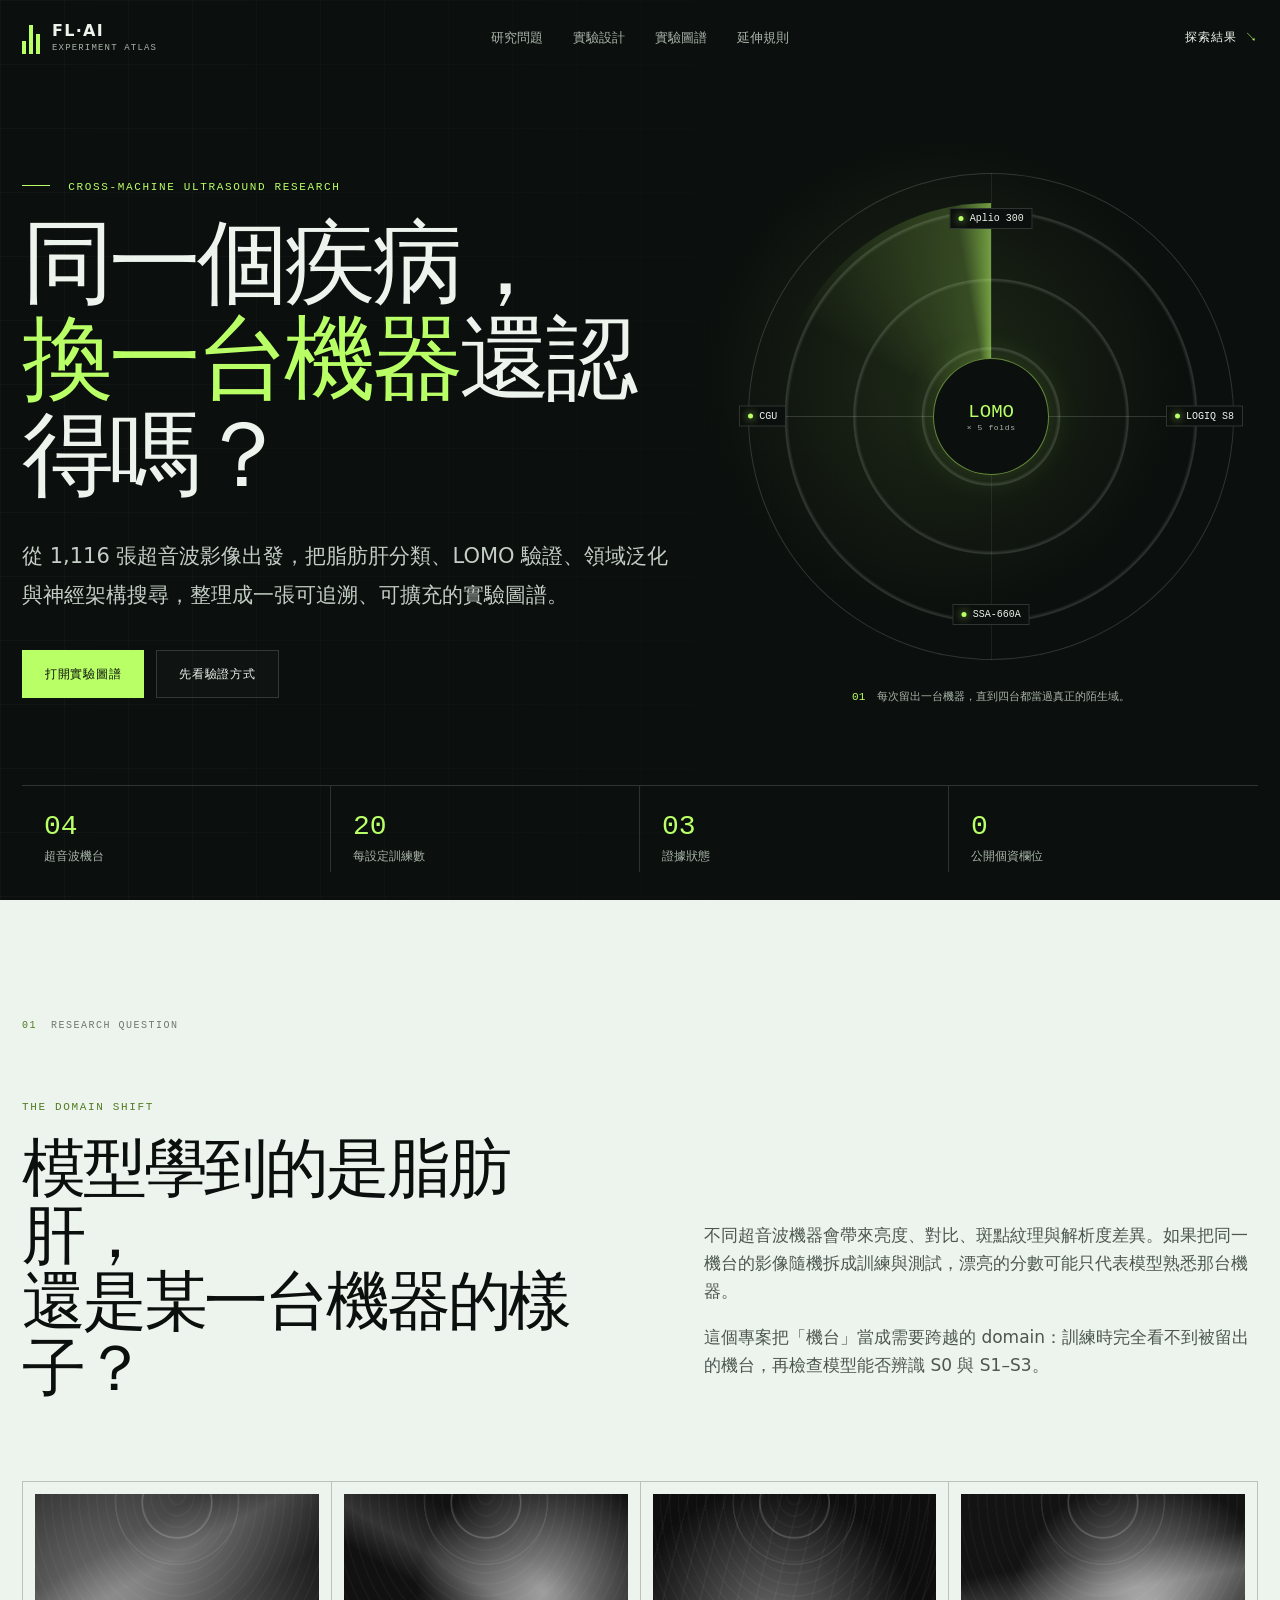
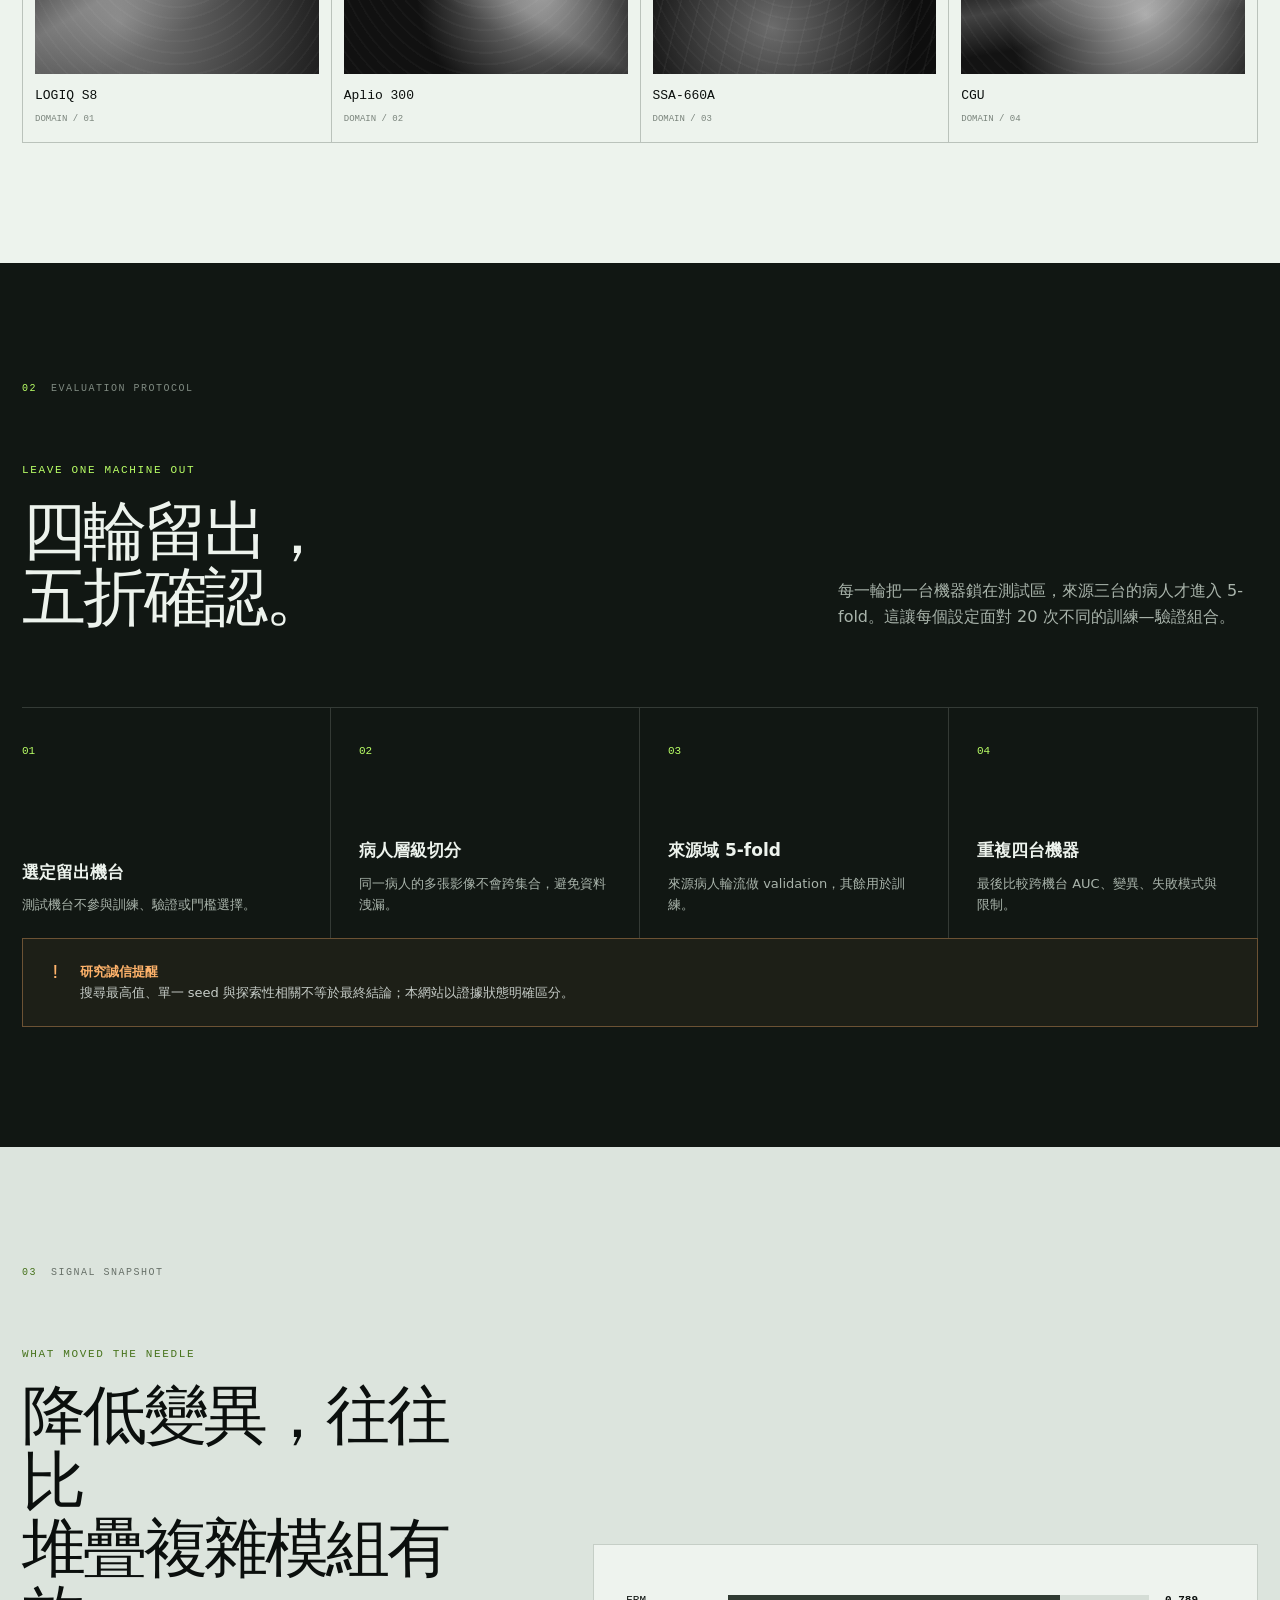
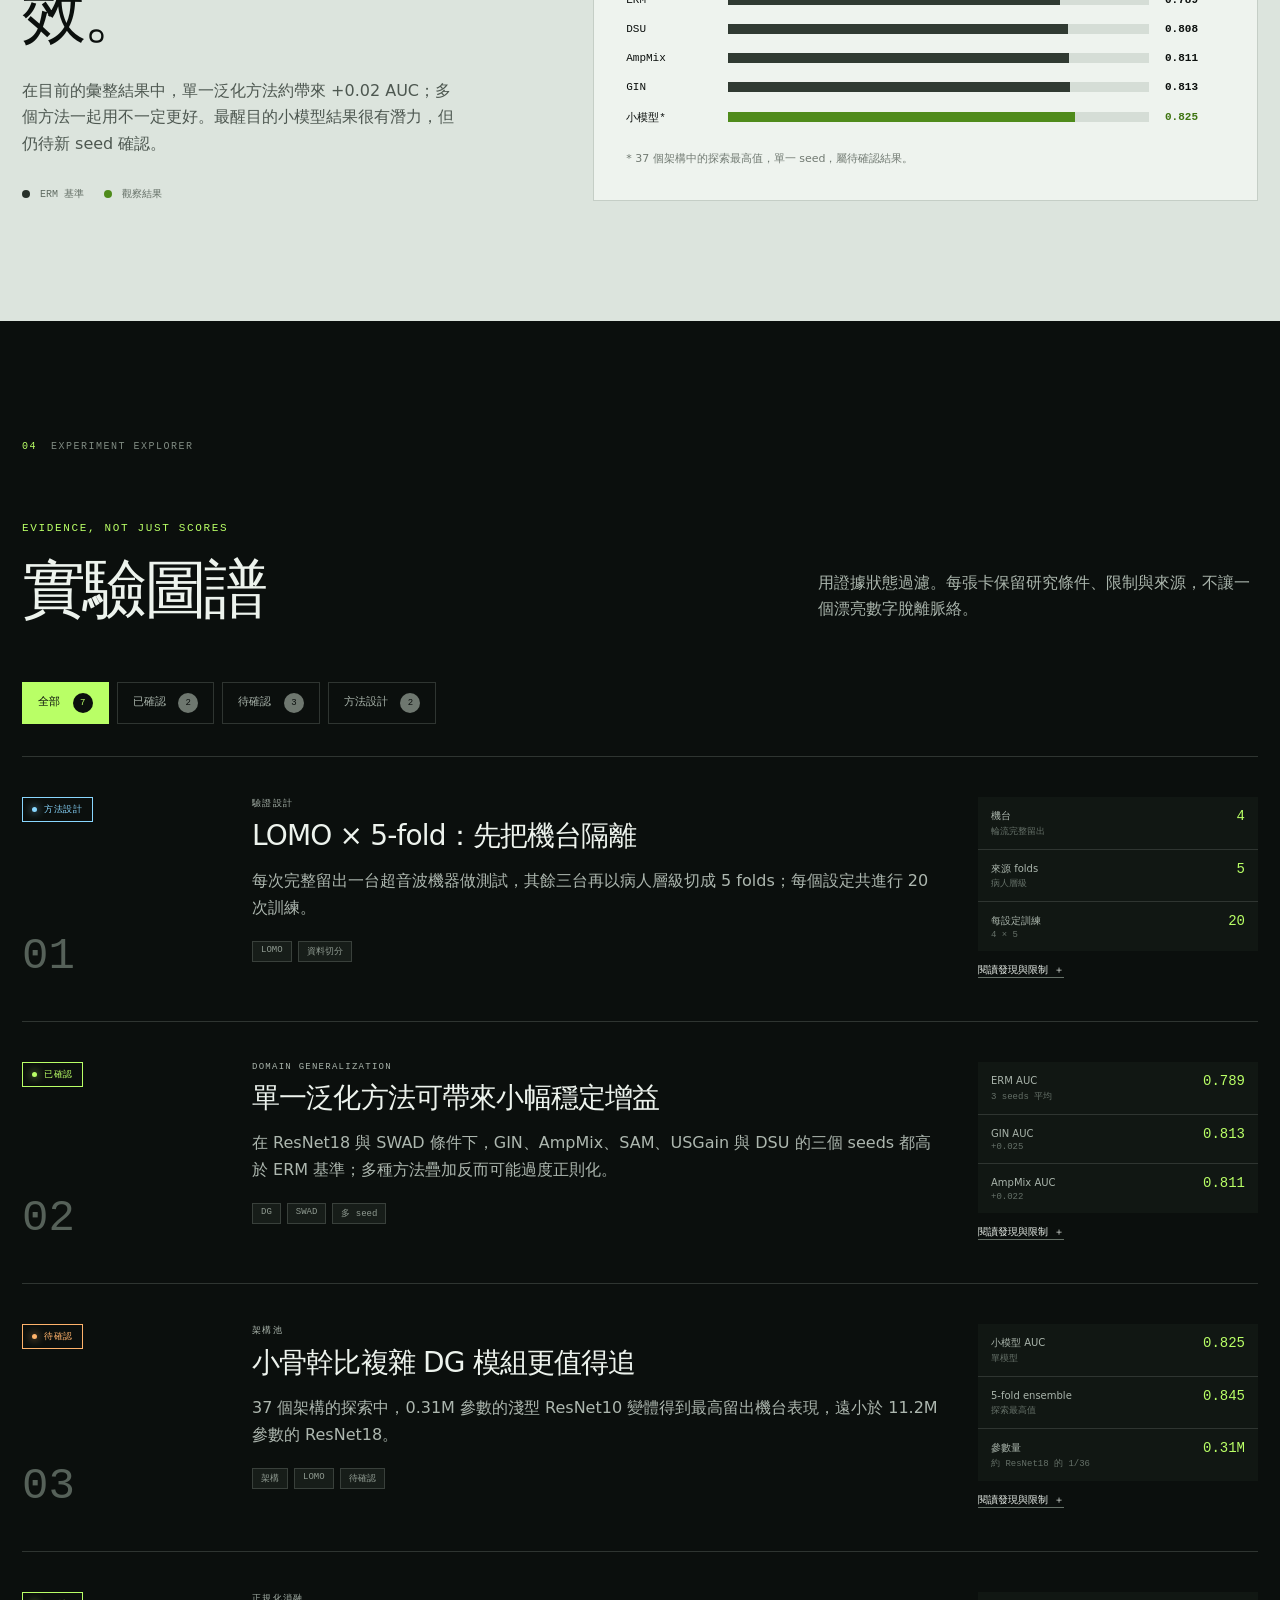
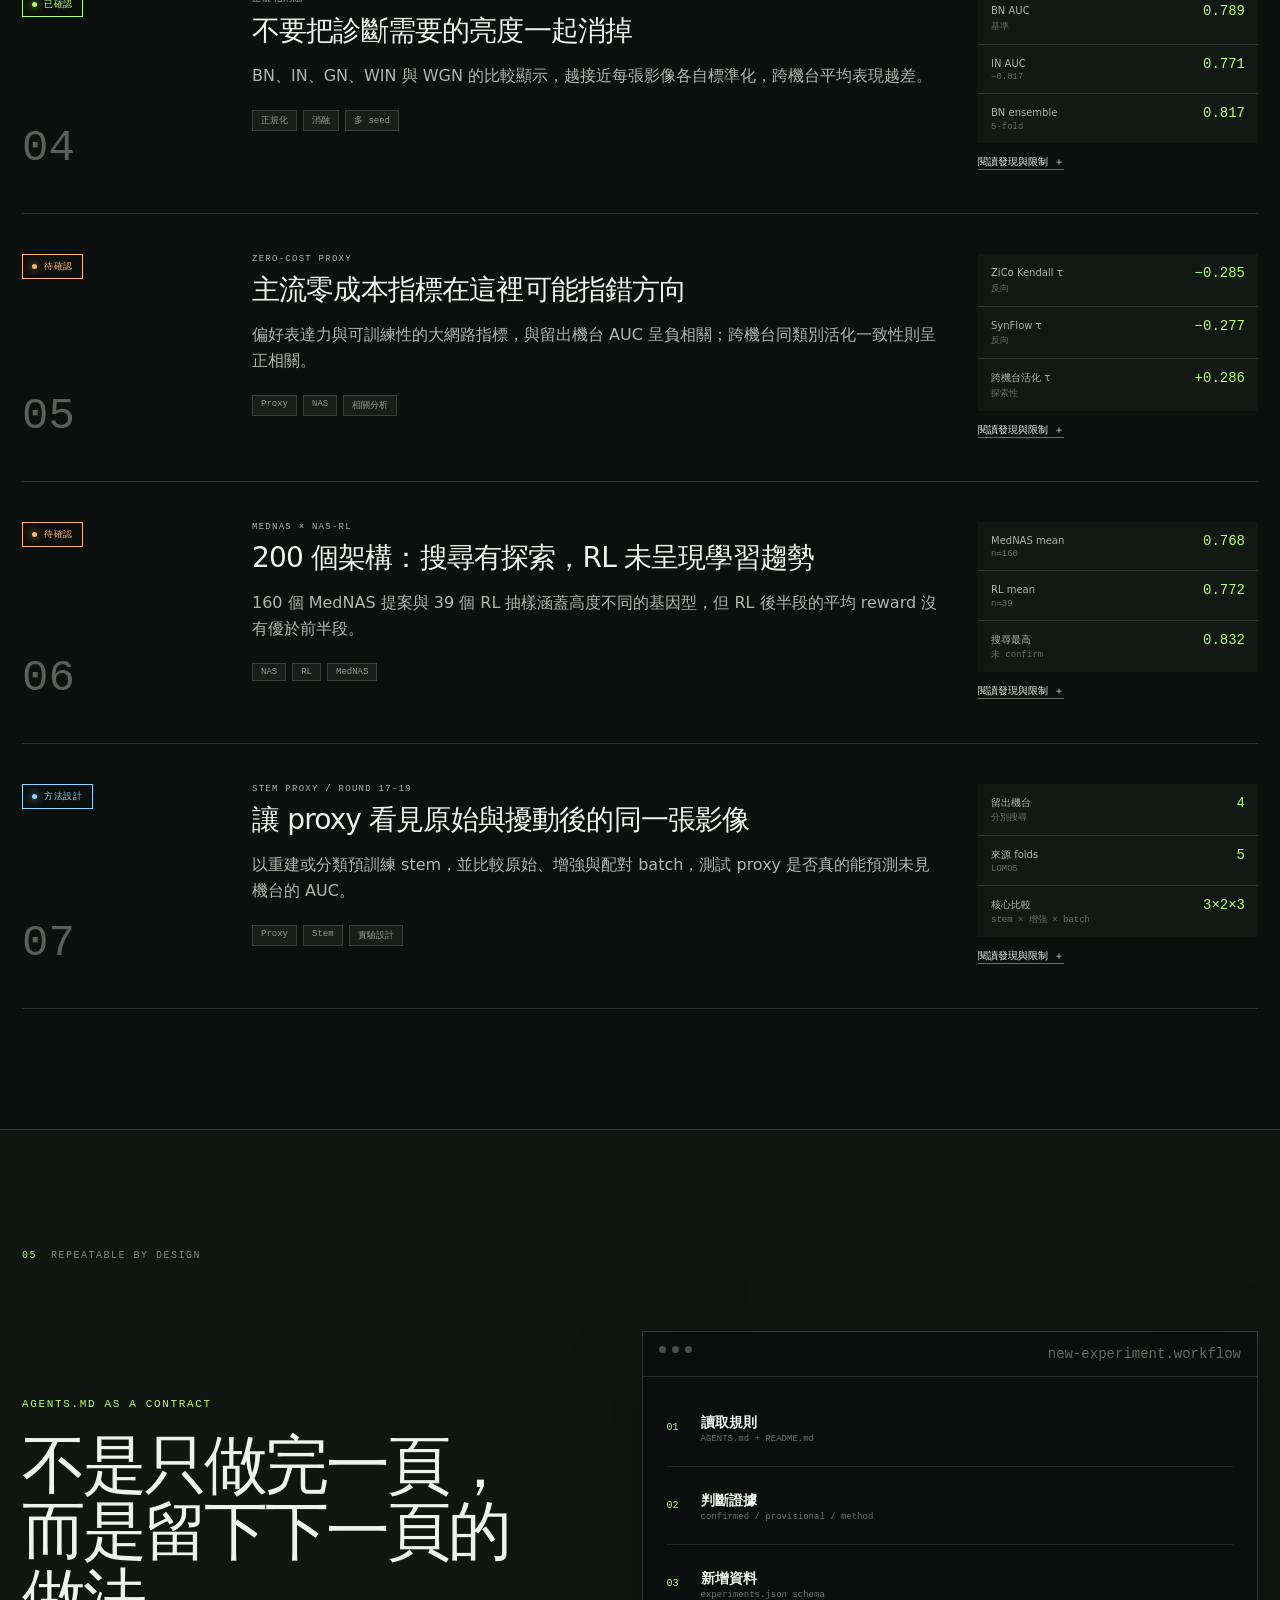
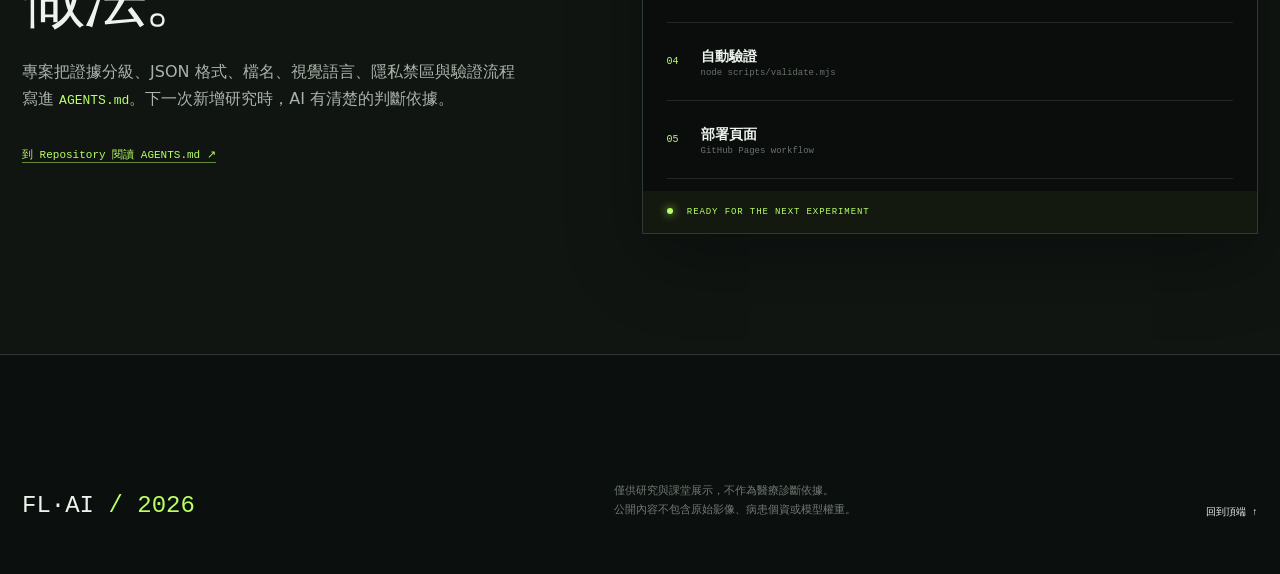
==== site/index.html @ fe604a1e "feat: create cross-machine fatty liver AI atlas" ====
<!doctype html>
<html lang="zh-Hant">
<head>
  <meta charset="utf-8">
  <meta name="viewport" content="width=device-width, initial-scale=1">
  <meta name="description" content="跨超音波機台的脂肪肝 AI 實驗圖譜：LOMO、domain generalization、MedNAS、NAS-RL 與零成本指標。">
  <meta name="theme-color" content="#0b0f0d">
  <title>Fatty Liver AI Atlas｜跨機台實驗圖譜</title>
  <link rel="stylesheet" href="assets/styles.css">
  <script src="assets/app.js" defer></script>
</head>
<body>
  <a class="skip-link" href="#main">跳到主要內容</a>
  <header class="site-header" data-header>
    <a class="brand" href="#top" aria-label="回到首頁頂端">
      <span class="brand-mark" aria-hidden="true"><i></i><i></i><i></i></span>
      <span><b>FL·AI</b><small>experiment atlas</small></span>
    </a>
    <nav aria-label="主要導覽">
      <a href="#question">研究問題</a>
      <a href="#protocol">實驗設計</a>
      <a href="#explorer">實驗圖譜</a>
      <a href="#rules">延伸規則</a>
    </nav>
    <a class="header-cta" href="#explorer">探索結果 <span aria-hidden="true">↘</span></a>
  </header>

  <main id="main">
    <section class="hero" id="top" aria-labelledby="hero-title">
      <div class="hero-grid" aria-hidden="true"></div>
      <div class="hero-copy">
        <p class="kicker"><span></span> Cross-machine ultrasound research</p>
        <h1 id="hero-title">同一個疾病，<br><em>換一台機器</em>還認得嗎？</h1>
        <p class="hero-lede">從 1,116 張超音波影像出發，把脂肪肝分類、LOMO 驗證、領域泛化與神經架構搜尋，整理成一張可追溯、可擴充的實驗圖譜。</p>
        <div class="hero-actions">
          <a class="button button-primary" href="#explorer">打開實驗圖譜</a>
          <a class="button button-ghost" href="#protocol">先看驗證方式</a>
        </div>
      </div>
      <div class="hero-visual" aria-label="四台超音波機器輪流作為留出測試機台的示意圖">
        <div class="sonar">
          <span class="sonar-sweep"></span>
          <span class="sonar-core">LOMO<small>× 5 folds</small></span>
          <span class="machine machine-a">Aplio 300</span>
          <span class="machine machine-b">LOGIQ S8</span>
          <span class="machine machine-c">SSA-660A</span>
          <span class="machine machine-d">CGU</span>
        </div>
        <p class="visual-caption"><span>01</span> 每次留出一台機器，直到四台都當過真正的陌生域。</p>
      </div>
      <div class="hero-stats" aria-label="研究摘要">
        <div><strong>04</strong><span>超音波機台</span></div>
        <div><strong>20</strong><span>每設定訓練數</span></div>
        <div><strong>03</strong><span>證據狀態</span></div>
        <div><strong>0</strong><span>公開個資欄位</span></div>
      </div>
    </section>

    <section class="question section" id="question" aria-labelledby="question-title">
      <div class="section-label"><span>01</span> Research question</div>
      <div class="question-layout">
        <div>
          <p class="kicker">The domain shift</p>
          <h2 id="question-title">模型學到的是脂肪肝，<br>還是某一台機器的樣子？</h2>
        </div>
        <div class="question-copy">
          <p>不同超音波機器會帶來亮度、對比、斑點紋理與解析度差異。如果把同一機台的影像隨機拆成訓練與測試，漂亮的分數可能只代表模型熟悉那台機器。</p>
          <p>這個專案把「機台」當成需要跨越的 domain：訓練時完全看不到被留出的機台，再檢查模型能否辨識 S0 與 S1–S3。</p>
        </div>
      </div>
      <div class="machine-strip" aria-label="四台機器的風格差異示意">
        <article><div class="texture texture-1"></div><span>LOGIQ S8</span><small>domain / 01</small></article>
        <article><div class="texture texture-2"></div><span>Aplio 300</span><small>domain / 02</small></article>
        <article><div class="texture texture-3"></div><span>SSA-660A</span><small>domain / 03</small></article>
        <article><div class="texture texture-4"></div><span>CGU</span><small>domain / 04</small></article>
      </div>
    </section>

    <section class="protocol section" id="protocol" aria-labelledby="protocol-title">
      <div class="section-label"><span>02</span> Evaluation protocol</div>
      <div class="protocol-heading">
        <div>
          <p class="kicker">Leave one machine out</p>
          <h2 id="protocol-title">四輪留出，<br>五折確認。</h2>
        </div>
        <p>每一輪把一台機器鎖在測試區，來源三台的病人才進入 5-fold。這讓每個設定面對 20 次不同的訓練—驗證組合。</p>
      </div>
      <ol class="protocol-steps">
        <li><span class="step-no">01</span><div><b>選定留出機台</b><p>測試機台不參與訓練、驗證或門檻選擇。</p></div></li>
        <li><span class="step-no">02</span><div><b>病人層級切分</b><p>同一病人的多張影像不會跨集合，避免資料洩漏。</p></div></li>
        <li><span class="step-no">03</span><div><b>來源域 5-fold</b><p>來源病人輪流做 validation，其餘用於訓練。</p></div></li>
        <li><span class="step-no">04</span><div><b>重複四台機器</b><p>最後比較跨機台 AUC、變異、失敗模式與限制。</p></div></li>
      </ol>
      <div class="protocol-note"><span aria-hidden="true">!</span><p><b>研究誠信提醒</b>搜尋最高值、單一 seed 與探索性相關不等於最終結論；本網站以證據狀態明確區分。</p></div>
    </section>

    <section class="signal section" aria-labelledby="signal-title">
      <div class="section-label"><span>03</span> Signal snapshot</div>
      <div class="signal-grid">
        <div class="signal-copy">
          <p class="kicker">What moved the needle</p>
          <h2 id="signal-title">降低變異，往往比<br>堆疊複雜模組有效。</h2>
          <p>在目前的彙整結果中，單一泛化方法約帶來 +0.02 AUC；多個方法一起用不一定更好。最醒目的小模型結果很有潛力，但仍待新 seed 確認。</p>
          <div class="legend"><span class="dot baseline"></span>ERM 基準 <span class="dot gain"></span>觀察結果</div>
        </div>
        <div class="bars" aria-label="部分方法的平均留出機台 AUC 比較">
          <div class="bar-row"><span>ERM</span><div><i style="--value:78.9%"></i></div><b>0.789</b></div>
          <div class="bar-row"><span>DSU</span><div><i style="--value:80.8%"></i></div><b>0.808</b></div>
          <div class="bar-row"><span>AmpMix</span><div><i style="--value:81.1%"></i></div><b>0.811</b></div>
          <div class="bar-row"><span>GIN</span><div><i style="--value:81.3%"></i></div><b>0.813</b></div>
          <div class="bar-row highlight"><span>小模型*</span><div><i style="--value:82.5%"></i></div><b>0.825</b></div>
          <p>* 37 個架構中的探索最高值，單一 seed，屬待確認結果。</p>
        </div>
      </div>
    </section>

    <section class="explorer section" id="explorer" aria-labelledby="explorer-title">
      <div class="section-label"><span>04</span> Experiment explorer</div>
      <div class="explorer-head">
        <div>
          <p class="kicker">Evidence, not just scores</p>
          <h2 id="explorer-title">實驗圖譜</h2>
        </div>
        <p>用證據狀態過濾。每張卡保留研究條件、限制與來源，不讓一個漂亮數字脫離脈絡。</p>
      </div>
      <div class="filter-bar" role="group" aria-label="依證據狀態篩選實驗">
        <button class="filter is-active" type="button" data-filter="all" aria-pressed="true">全部 <span data-count="all">0</span></button>
        <button class="filter" type="button" data-filter="confirmed" aria-pressed="false">已確認 <span data-count="confirmed">0</span></button>
        <button class="filter" type="button" data-filter="provisional" aria-pressed="false">待確認 <span data-count="provisional">0</span></button>
        <button class="filter" type="button" data-filter="method" aria-pressed="false">方法設計 <span data-count="method">0</span></button>
      </div>
      <div class="experiment-list" data-experiment-list aria-live="polite">
        <div class="loading"><span></span>正在載入實驗資料…</div>
      </div>
      <p class="empty-state" data-empty hidden>這個分類目前沒有實驗。</p>
    </section>

    <section class="rules section" id="rules" aria-labelledby="rules-title">
      <div class="section-label"><span>05</span> Repeatable by design</div>
      <div class="rules-grid">
        <div class="rules-copy">
          <p class="kicker">AGENTS.md as a contract</p>
          <h2 id="rules-title">不是只做完一頁，<br>而是留下下一頁的做法。</h2>
          <p>專案把證據分級、JSON 格式、檔名、視覺語言、隱私禁區與驗證流程寫進 <code>AGENTS.md</code>。下一次新增研究時，AI 有清楚的判斷依據。</p>
          <a class="text-link" href="https://github.com/jkd5430/fatty-liver-ai-atlas/blob/main/AGENTS.md" data-repo-link>到 Repository 閱讀 AGENTS.md <span aria-hidden="true">↗</span></a>
        </div>
        <div class="rule-terminal" aria-label="新增實驗的工作流程示意">
          <div class="terminal-top"><span></span><span></span><span></span><b>new-experiment.workflow</b></div>
          <ol>
            <li><span>01</span><p><b>讀取規則</b><small>AGENTS.md + README.md</small></p></li>
            <li><span>02</span><p><b>判斷證據</b><small>confirmed / provisional / method</small></p></li>
            <li><span>03</span><p><b>新增資料</b><small>experiments.json schema</small></p></li>
            <li><span>04</span><p><b>自動驗證</b><small>node scripts/validate.mjs</small></p></li>
            <li><span>05</span><p><b>部署頁面</b><small>GitHub Pages workflow</small></p></li>
          </ol>
          <div class="terminal-status"><i></i> READY FOR THE NEXT EXPERIMENT</div>
        </div>
      </div>
    </section>
  </main>

  <footer>
    <div class="footer-mark">FL·AI <span>/ 2026</span></div>
    <p>僅供研究與課堂展示，不作為醫療診斷依據。<br>公開內容不包含原始影像、病患個資或模型權重。</p>
    <a href="#top">回到頂端 ↑</a>
  </footer>
</body>
</html>
---- site/assets/styles.css ----
@import url('data:text/css,');

:root {
  --ink: #0b0f0d;
  --ink-soft: #111713;
  --panel: #151c18;
  --line: rgba(235, 244, 237, .16);
  --paper: #edf3ed;
  --muted: #a9b4ab;
  --signal: #b9ff66;
  --signal-dim: #7abf36;
  --warning: #ffb36b;
  --blue: #89d7ff;
  --max: 1240px;
  --mono: "SFMono-Regular", Consolas, "Liberation Mono", monospace;
  --sans: Inter, "Noto Sans TC", "PingFang TC", "Microsoft JhengHei", system-ui, sans-serif;
}

* { box-sizing: border-box; }
html { scroll-behavior: smooth; }
body {
  margin: 0;
  background: var(--ink);
  color: var(--paper);
  font-family: var(--sans);
  line-height: 1.65;
  text-rendering: optimizeLegibility;
}
a { color: inherit; }
button, a { -webkit-tap-highlight-color: transparent; }
button { font: inherit; }

.skip-link {
  position: fixed;
  z-index: 100;
  top: 12px;
  left: 12px;
  padding: 8px 14px;
  color: var(--ink);
  background: var(--signal);
  transform: translateY(-160%);
}
.skip-link:focus { transform: translateY(0); }

:focus-visible { outline: 2px solid var(--signal); outline-offset: 4px; }

.site-header {
  position: fixed;
  z-index: 20;
  top: 0;
  left: 0;
  right: 0;
  min-height: 76px;
  padding: 0 max(22px, calc((100vw - var(--max)) / 2));
  display: grid;
  grid-template-columns: 1fr auto 1fr;
  align-items: center;
  border-bottom: 1px solid transparent;
  transition: background .25s, border-color .25s;
}
.site-header.is-scrolled {
  background: rgba(11, 15, 13, .9);
  border-color: var(--line);
  backdrop-filter: blur(16px);
}
.brand { display: inline-flex; width: max-content; gap: 12px; align-items: center; text-decoration: none; }
.brand-mark { display: flex; gap: 3px; height: 32px; align-items: end; }
.brand-mark i { display: block; width: 4px; background: var(--signal); }
.brand-mark i:nth-child(1) { height: 13px; }
.brand-mark i:nth-child(2) { height: 29px; }
.brand-mark i:nth-child(3) { height: 20px; }
.brand b { display: block; font-size: 16px; line-height: 1; letter-spacing: .08em; }
.brand small { display: block; margin-top: 4px; color: var(--muted); font: 9px var(--mono); letter-spacing: .13em; text-transform: uppercase; }
.site-header nav { display: flex; gap: 30px; }
.site-header nav a { color: var(--muted); font-size: 13px; text-decoration: none; }
.site-header nav a:hover { color: var(--paper); }
.header-cta { justify-self: end; font: 12px var(--mono); text-decoration: none; text-transform: uppercase; letter-spacing: .08em; }
.header-cta span { color: var(--signal); }

.hero {
  position: relative;
  min-height: 100svh;
  padding: 145px max(22px, calc((100vw - var(--max)) / 2)) 28px;
  display: grid;
  grid-template-columns: 1.1fr .9fr;
  grid-template-rows: 1fr auto;
  gap: 50px;
  overflow: hidden;
}
.hero-grid {
  position: absolute;
  inset: 0;
  opacity: .18;
  background-image: linear-gradient(var(--line) 1px, transparent 1px), linear-gradient(90deg, var(--line) 1px, transparent 1px);
  background-size: 64px 64px;
  mask-image: linear-gradient(to right, black, transparent 78%);
}
.hero:before {
  content: "";
  position: absolute;
  width: 520px;
  height: 520px;
  right: 6vw;
  top: 13vh;
  background: radial-gradient(circle, rgba(185,255,102,.11), transparent 66%);
}
.hero-copy, .hero-visual, .hero-stats { position: relative; z-index: 1; }
.hero-copy { align-self: center; max-width: 760px; }
.kicker { margin: 0 0 22px; color: var(--signal); font: 11px var(--mono); text-transform: uppercase; letter-spacing: .15em; }
.kicker span { display: inline-block; width: 28px; height: 1px; margin: 0 10px 4px 0; background: var(--signal); }
h1, h2 { margin: 0; font-weight: 500; letter-spacing: -.05em; line-height: 1.04; }
h1 { font-size: clamp(50px, 7.2vw, 104px); }
h1 em { color: var(--signal); font-style: normal; }
.hero-lede { max-width: 660px; margin: 34px 0 0; color: #c4cec6; font-size: clamp(16px, 1.7vw, 21px); line-height: 1.85; }
.hero-actions { display: flex; gap: 12px; margin-top: 36px; }
.button { display: inline-flex; min-height: 48px; padding: 0 22px; align-items: center; justify-content: center; border: 1px solid var(--line); font: 12px var(--mono); letter-spacing: .06em; text-decoration: none; text-transform: uppercase; transition: transform .2s, background .2s; }
.button:hover { transform: translateY(-2px); }
.button-primary { color: var(--ink); background: var(--signal); border-color: var(--signal); }
.button-ghost { color: var(--paper); background: rgba(255,255,255,.02); }

.hero-visual { display: flex; flex-direction: column; justify-content: center; align-items: center; }
.sonar {
  position: relative;
  width: min(38vw, 500px);
  aspect-ratio: 1;
  border: 1px solid var(--line);
  border-radius: 50%;
  background: radial-gradient(circle, transparent 19%, var(--line) 20%, transparent 20.4%, transparent 39%, var(--line) 40%, transparent 40.4%, transparent 59%, var(--line) 60%, transparent 60.4%), linear-gradient(90deg, transparent 49.9%, var(--line) 50%, transparent 50.2%), linear-gradient(transparent 49.9%, var(--line) 50%, transparent 50.2%);
}
.sonar-sweep { position: absolute; inset: 6%; border-radius: 50%; background: conic-gradient(from 0deg, transparent 0deg, transparent 295deg, rgba(185,255,102,.2) 350deg, rgba(185,255,102,.58) 360deg); animation: sweep 8s linear infinite; }
.sonar-core { position: absolute; inset: 38%; z-index: 2; display: grid; place-content: center; text-align: center; border: 1px solid rgba(185,255,102,.5); border-radius: 50%; background: var(--ink); color: var(--signal); font: 19px var(--mono); box-shadow: 0 0 34px rgba(185,255,102,.15); }
.sonar-core small { color: var(--muted); font-size: 8px; letter-spacing: .08em; }
.machine { position: absolute; z-index: 3; padding: 4px 8px; color: var(--paper); background: var(--ink); border: 1px solid var(--line); font: 10px var(--mono); }
.machine:before { content: ""; display: inline-block; width: 5px; height: 5px; margin-right: 6px; border-radius: 50%; background: var(--signal); box-shadow: 0 0 8px var(--signal); }
.machine-a { top: 7%; left: 50%; transform: translateX(-50%); }
.machine-b { top: 50%; right: -2%; transform: translateY(-50%); }
.machine-c { bottom: 7%; left: 50%; transform: translateX(-50%); }
.machine-d { top: 50%; left: -2%; transform: translateY(-50%); }
.visual-caption { display: flex; max-width: 440px; margin: 28px 0 0; color: var(--muted); font: 11px/1.7 var(--mono); }
.visual-caption span { margin-right: 12px; color: var(--signal); }
.hero-stats { grid-column: 1 / -1; display: grid; grid-template-columns: repeat(4, 1fr); border-top: 1px solid var(--line); }
.hero-stats div { padding: 25px 22px 4px; border-right: 1px solid var(--line); }
.hero-stats div:last-child { border-right: 0; }
.hero-stats strong { display: block; font: 28px var(--mono); color: var(--signal); }
.hero-stats span { color: var(--muted); font-size: 12px; }

@keyframes sweep { to { transform: rotate(360deg); } }

.section { padding: 120px max(22px, calc((100vw - var(--max)) / 2)); }
.section-label { display: flex; gap: 14px; margin-bottom: 70px; color: #7f8a81; font: 10px var(--mono); letter-spacing: .15em; text-transform: uppercase; }
.section-label span { color: var(--signal); }
h2 { font-size: clamp(38px, 5vw, 72px); }
.question { background: var(--paper); color: var(--ink); }
.question .section-label { color: #6e786f; }
.question .section-label span, .question .kicker { color: #4f7d22; }
.question-layout { display: grid; grid-template-columns: 1fr 1fr; gap: 10vw; align-items: end; }
.question-copy { padding-bottom: 4px; color: #4d5750; font-size: 17px; }
.question-copy p { margin: 0 0 18px; }
.machine-strip { display: grid; grid-template-columns: repeat(4, 1fr); gap: 1px; margin-top: 80px; background: #bac2bb; border: 1px solid #bac2bb; }
.machine-strip article { padding: 12px; background: var(--paper); }
.texture { height: 180px; margin-bottom: 14px; overflow: hidden; background-color: #171c19; position: relative; filter: grayscale(1); }
.texture:after { content: ""; position: absolute; inset: 0; background-image: radial-gradient(circle at 50% 5%, transparent 0 15%, rgba(255,255,255,.16) 15.5% 15.8%, transparent 16.2% 27%, rgba(255,255,255,.08) 27.5% 27.8%, transparent 28%), repeating-radial-gradient(ellipse at 50% 0, transparent 0 7px, rgba(255,255,255,.03) 8px 9px); }
.texture-1 { background-image: linear-gradient(150deg, transparent 0 28%, rgba(255,255,255,.18) 42%, transparent 64%), radial-gradient(circle at 30% 70%, #778078, #111); }
.texture-2 { background-image: linear-gradient(30deg, transparent 0 38%, rgba(255,255,255,.15) 49%, transparent 66%), radial-gradient(circle at 70% 54%, #939993, #111 57%); }
.texture-3 { background-image: repeating-linear-gradient(104deg, transparent 0 16px, rgba(255,255,255,.04) 17px 18px), radial-gradient(circle at 42% 74%, #666e67, #0c0e0d 67%); }
.texture-4 { background-image: linear-gradient(170deg, transparent 0 37%, rgba(255,255,255,.2) 54%, transparent 72%), radial-gradient(circle at 65% 67%, #a5aaa5, #121412 62%); }
.machine-strip article span { display: block; font: 13px var(--mono); }
.machine-strip article small { color: #7a847c; font: 9px var(--mono); text-transform: uppercase; }

.protocol { background: var(--ink-soft); }
.protocol-heading { display: grid; grid-template-columns: 1fr 420px; gap: 80px; align-items: end; }
.protocol-heading > p { margin: 0; color: var(--muted); font-size: 16px; }
.protocol-steps { list-style: none; margin: 76px 0 0; padding: 0; display: grid; grid-template-columns: repeat(4, 1fr); border-top: 1px solid var(--line); }
.protocol-steps li { position: relative; min-height: 230px; padding: 28px 28px 26px 0; border-right: 1px solid var(--line); }
.protocol-steps li:not(:first-child) { padding-left: 28px; }
.step-no { color: var(--signal); font: 11px var(--mono); }
.protocol-steps div { position: absolute; left: 0; right: 28px; bottom: 22px; }
.protocol-steps li:not(:first-child) div { left: 28px; }
.protocol-steps b { font-size: 17px; }
.protocol-steps p { margin: 8px 0 0; color: var(--muted); font-size: 13px; }
.protocol-note { display: flex; gap: 18px; padding: 22px 26px; border: 1px solid rgba(255,179,107,.35); background: rgba(255,179,107,.05); }
.protocol-note > span { color: var(--warning); font: 21px var(--mono); }
.protocol-note p { margin: 0; color: #c7cdc8; font-size: 13px; }
.protocol-note b { display: block; color: var(--warning); }

.signal { background: #dce4dd; color: var(--ink); }
.signal .section-label { color: #687169; }
.signal .section-label span, .signal .kicker { color: #47731c; }
.signal-grid { display: grid; grid-template-columns: .8fr 1.2fr; gap: 10vw; }
.signal-copy > p:not(.kicker) { max-width: 500px; margin: 30px 0; color: #4d5750; }
.legend { display: flex; gap: 10px; align-items: center; color: #616c63; font: 10px var(--mono); }
.dot { width: 8px; height: 8px; border-radius: 50%; background: #28312a; }
.dot.gain { margin-left: 10px; background: #4f8b1b; }
.bars { align-self: end; padding: 32px; background: #eef3ee; border: 1px solid #c5cec6; }
.bar-row { display: grid; grid-template-columns: 86px 1fr 60px; gap: 16px; align-items: center; margin: 17px 0; font: 11px var(--mono); }
.bar-row > div { height: 10px; background: #d5ddd6; }
.bar-row i { display: block; width: var(--value); height: 100%; background: #303a32; transform-origin: left; animation: bar-in 1s ease both; }
.bar-row.highlight i { background: #4f8b1b; }
.bar-row.highlight b { color: #3e7410; }
.bars > p { margin: 25px 0 0; color: #717a72; font-size: 11px; }
@keyframes bar-in { from { transform: scaleX(0); } }

.explorer { background: var(--ink); }
.explorer-head { display: grid; grid-template-columns: 1fr 440px; gap: 80px; align-items: end; }
.explorer-head > p { margin: 0; color: var(--muted); }
.filter-bar { display: flex; gap: 8px; margin: 60px 0 32px; flex-wrap: wrap; }
.filter { padding: 10px 15px; color: var(--muted); background: transparent; border: 1px solid var(--line); cursor: pointer; font: 11px var(--mono); }
.filter span { display: inline-grid; min-width: 20px; height: 20px; margin-left: 6px; place-items: center; color: var(--ink); background: #6e776f; border-radius: 20px; font-size: 9px; }
.filter:hover, .filter.is-active { color: var(--ink); background: var(--signal); border-color: var(--signal); }
.filter.is-active span { background: var(--ink); color: var(--signal); }
.experiment-list { border-top: 1px solid var(--line); }
.experiment-card { display: grid; grid-template-columns: 190px 1fr 280px; gap: 40px; padding: 40px 0; border-bottom: 1px solid var(--line); }
.experiment-card[hidden] { display: none; }
.card-meta { display: flex; flex-direction: column; align-items: flex-start; }
.status { display: inline-flex; gap: 7px; align-items: center; padding: 5px 9px; border: 1px solid currentColor; font: 9px var(--mono); letter-spacing: .08em; text-transform: uppercase; }
.status:before { content: ""; width: 5px; height: 5px; border-radius: 50%; background: currentColor; box-shadow: 0 0 8px currentColor; }
.status-confirmed { color: var(--signal); }
.status-provisional { color: var(--warning); }
.status-method { color: var(--blue); }
.card-index { margin-top: auto; color: #566159; font: 44px var(--mono); }
.card-main h3 { margin: 0; font-size: 28px; font-weight: 500; letter-spacing: -.03em; line-height: 1.25; }
.card-eyebrow { margin: 0 0 8px; color: var(--muted); font: 9px var(--mono); letter-spacing: .14em; text-transform: uppercase; }
.card-summary { max-width: 720px; margin: 15px 0 20px; color: #adb7af; }
.tags { display: flex; gap: 6px; flex-wrap: wrap; }
.tags span { padding: 3px 8px; color: #8f9a91; background: #171d19; border: 1px solid var(--line); font: 9px var(--mono); }
.card-detail { align-self: start; }
.metrics { display: grid; gap: 1px; background: var(--line); }
.metric { display: grid; grid-template-columns: 1fr auto; padding: 11px 13px; background: var(--ink-soft); }
.metric span { color: var(--muted); font-size: 10px; }
.metric b { color: var(--signal); font: 14px var(--mono); }
.metric small { grid-column: 1 / -1; color: #657068; font: 9px var(--mono); }
.card-expand { margin-top: 12px; padding: 0; color: var(--paper); background: none; border: 0; border-bottom: 1px solid #667168; cursor: pointer; font: 10px var(--mono); }
.card-finding { grid-column: 2 / -1; margin: -10px 0 0; padding: 22px 0 0; border-top: 1px dashed var(--line); color: #bdc6bf; }
.card-finding[hidden] { display: none; }
.card-finding p { margin: 0 0 12px; }
.card-finding small { color: #707b72; font: 9px var(--mono); }
.loading { display: flex; gap: 12px; padding: 50px 0; align-items: center; color: var(--muted); font: 11px var(--mono); }
.loading span { width: 10px; height: 10px; border: 1px solid var(--signal); border-top-color: transparent; border-radius: 50%; animation: spin 1s linear infinite; }
@keyframes spin { to { transform: rotate(360deg); } }
.load-error { padding: 32px; color: var(--warning); border: 1px solid rgba(255,179,107,.35); background: rgba(255,179,107,.05); }
.empty-state { color: var(--muted); font: 12px var(--mono); }

.rules { background: #101512; border-top: 1px solid var(--line); }
.rules-grid { display: grid; grid-template-columns: .9fr 1.1fr; gap: 9vw; align-items: center; }
.rules-copy > p:not(.kicker) { max-width: 520px; margin: 28px 0; color: var(--muted); }
code { color: var(--signal); font: 13px var(--mono); }
.text-link { display: inline-block; color: var(--signal); font: 11px var(--mono); text-decoration: none; border-bottom: 1px solid rgba(185,255,102,.5); }
.rule-terminal { border: 1px solid #303a32; background: #0a0d0b; box-shadow: 0 26px 70px rgba(0,0,0,.3); }
.terminal-top { display: flex; gap: 6px; padding: 14px 16px; border-bottom: 1px solid #273029; }
.terminal-top span { width: 7px; height: 7px; border-radius: 50%; background: #465048; }
.terminal-top b { margin-left: auto; color: #606b62; font: 9px var(--mono); font-weight: 400; }
.rule-terminal ol { list-style: none; margin: 0; padding: 12px 24px; }
.rule-terminal li { display: flex; gap: 22px; align-items: center; min-height: 78px; border-bottom: 1px solid #212822; }
.rule-terminal li > span { color: var(--signal); font: 10px var(--mono); }
.rule-terminal p { margin: 0; }
.rule-terminal b { display: block; font-size: 14px; }
.rule-terminal small { display: block; color: #68726a; font: 9px var(--mono); }
.terminal-status { padding: 16px 24px; color: var(--signal); background: rgba(185,255,102,.05); font: 9px var(--mono); letter-spacing: .1em; }
.terminal-status i { display: inline-block; width: 6px; height: 6px; margin-right: 8px; border-radius: 50%; background: var(--signal); box-shadow: 0 0 10px var(--signal); }

footer { min-height: 220px; padding: 55px max(22px, calc((100vw - var(--max)) / 2)); display: grid; grid-template-columns: 1fr 1fr auto; gap: 40px; align-items: end; color: #707b73; border-top: 1px solid var(--line); }
.footer-mark { color: var(--paper); font: 24px var(--mono); }
.footer-mark span { color: var(--signal); }
footer p { margin: 0; font-size: 11px; }
footer a { color: var(--paper); font: 10px var(--mono); text-decoration: none; }

.not-found { display: grid; min-height: 100vh; place-items: center; background-image: linear-gradient(var(--line) 1px, transparent 1px), linear-gradient(90deg, var(--line) 1px, transparent 1px); background-size: 64px 64px; }
.not-found main { max-width: 720px; padding: 40px; }
.not-found h1 { margin-bottom: 30px; }
.not-found main > p:not(.kicker) { color: var(--muted); }
.not-found .button { margin-top: 22px; }

@media (max-width: 980px) {
  .site-header { grid-template-columns: 1fr auto; }
  .site-header nav { display: none; }
  .hero { grid-template-columns: 1fr; padding-top: 130px; }
  .hero-visual { display: none; }
  .question-layout, .protocol-heading, .signal-grid, .explorer-head, .rules-grid { grid-template-columns: 1fr; gap: 38px; }
  .machine-strip { grid-template-columns: 1fr 1fr; }
  .protocol-steps { grid-template-columns: 1fr 1fr; }
  .protocol-steps li:nth-child(2) { border-right: 0; }
  .experiment-card { grid-template-columns: 130px 1fr; }
  .card-detail { grid-column: 2; }
  .card-finding { grid-column: 2; }
}

@media (max-width: 640px) {
  .site-header { min-height: 64px; }
  .header-cta { display: none; }
  .hero { min-height: auto; padding-top: 120px; }
  h1 { font-size: 48px; }
  .hero-lede { font-size: 16px; }
  .hero-actions { flex-direction: column; align-items: stretch; }
  .hero-stats { grid-template-columns: 1fr 1fr; margin-top: 40px; }
  .hero-stats div:nth-child(2) { border-right: 0; }
  .hero-stats div:nth-child(n+3) { border-top: 1px solid var(--line); }
  .section { padding-top: 86px; padding-bottom: 86px; }
  .section-label { margin-bottom: 45px; }
  h2 { font-size: 40px; }
  .machine-strip { grid-template-columns: 1fr; }
  .texture { height: 130px; }
  .protocol-steps { grid-template-columns: 1fr; }
  .protocol-steps li { min-height: 170px; border-right: 0; }
  .protocol-steps li:not(:first-child) { padding-left: 0; border-top: 1px solid var(--line); }
  .protocol-steps li:not(:first-child) div { left: 0; }
  .bars { padding: 18px; }
  .bar-row { grid-template-columns: 70px 1fr 48px; gap: 8px; }
  .filter-bar { display: grid; grid-template-columns: 1fr 1fr; }
  .experiment-card { grid-template-columns: 1fr; gap: 20px; }
  .card-meta { flex-direction: row; justify-content: space-between; }
  .card-index { margin: 0; font-size: 28px; }
  .card-detail, .card-finding { grid-column: 1; }
  .rule-terminal ol { padding: 8px 16px; }
  footer { grid-template-columns: 1fr; align-items: start; }
}

@media (prefers-reduced-motion: reduce) {
  html { scroll-behavior: auto; }
  *, *:before, *:after { animation-duration: .001ms !important; animation-iteration-count: 1 !important; transition-duration: .001ms !important; }
}
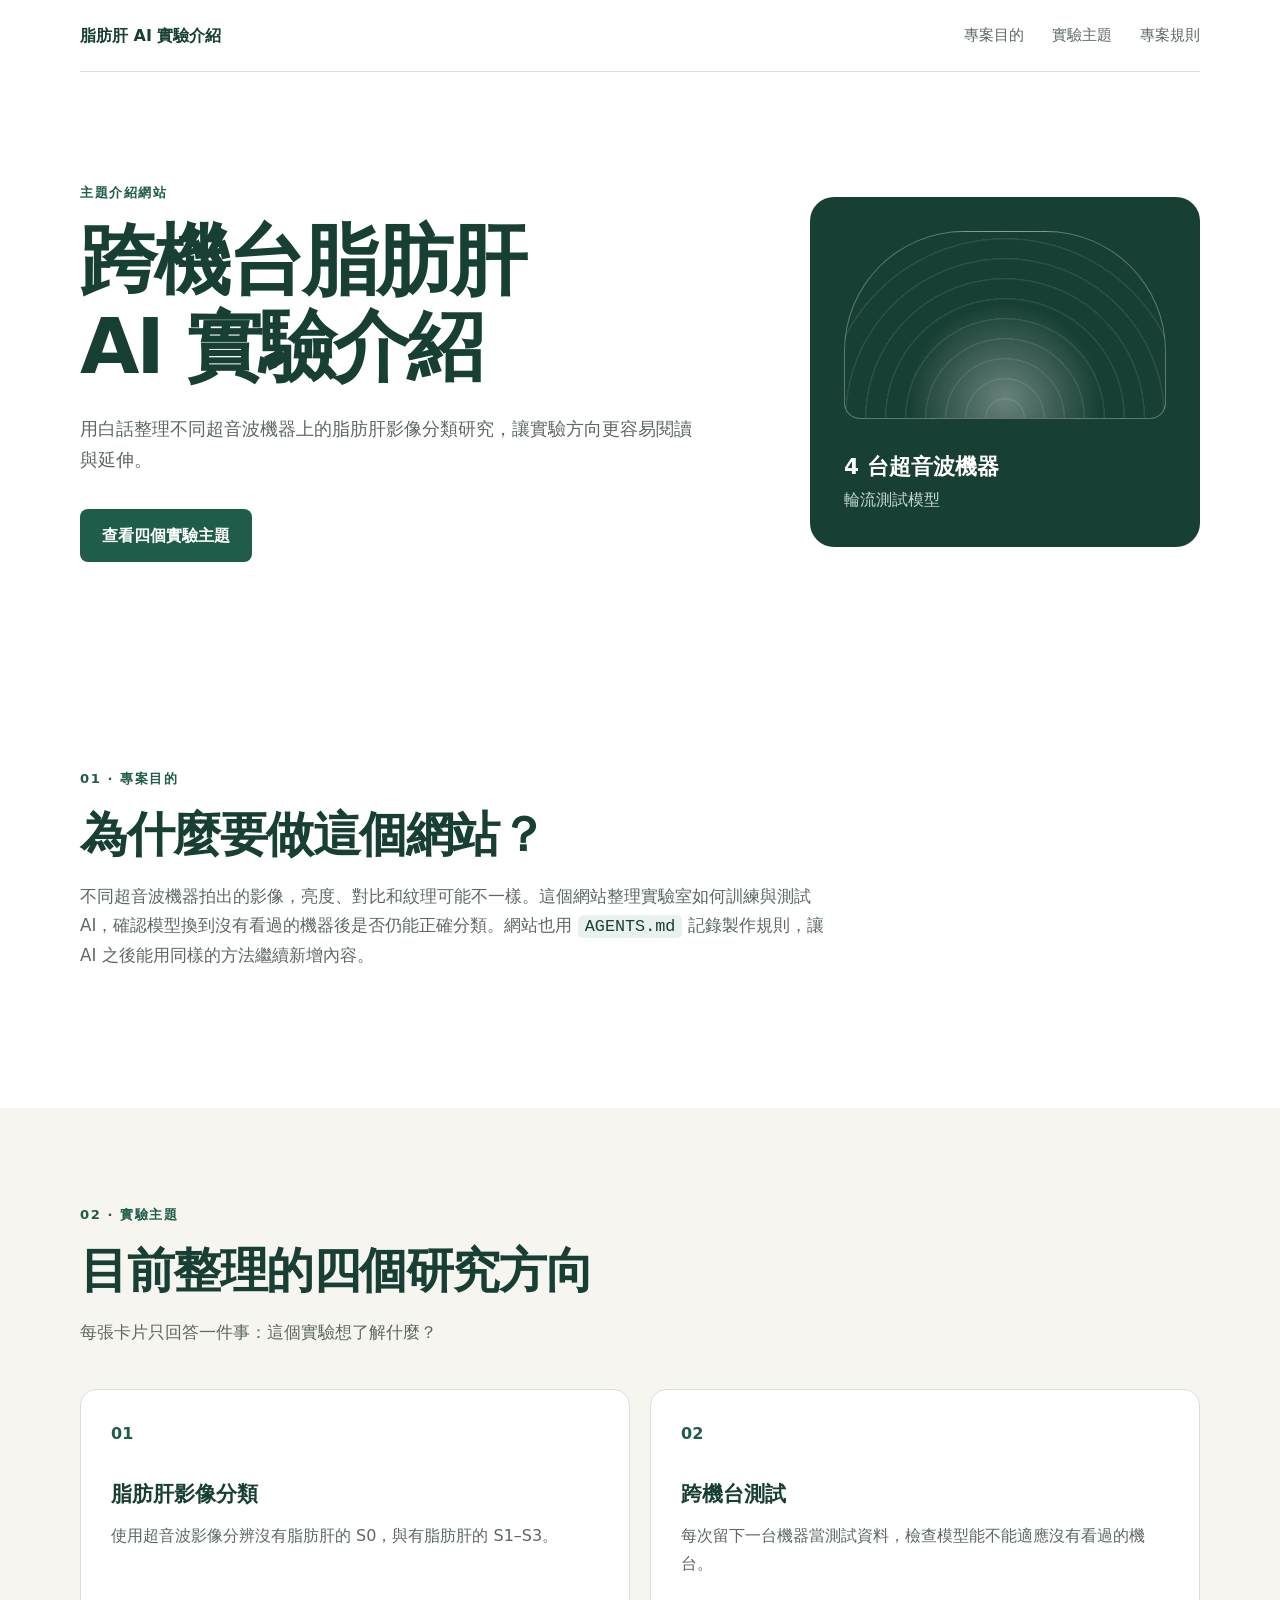
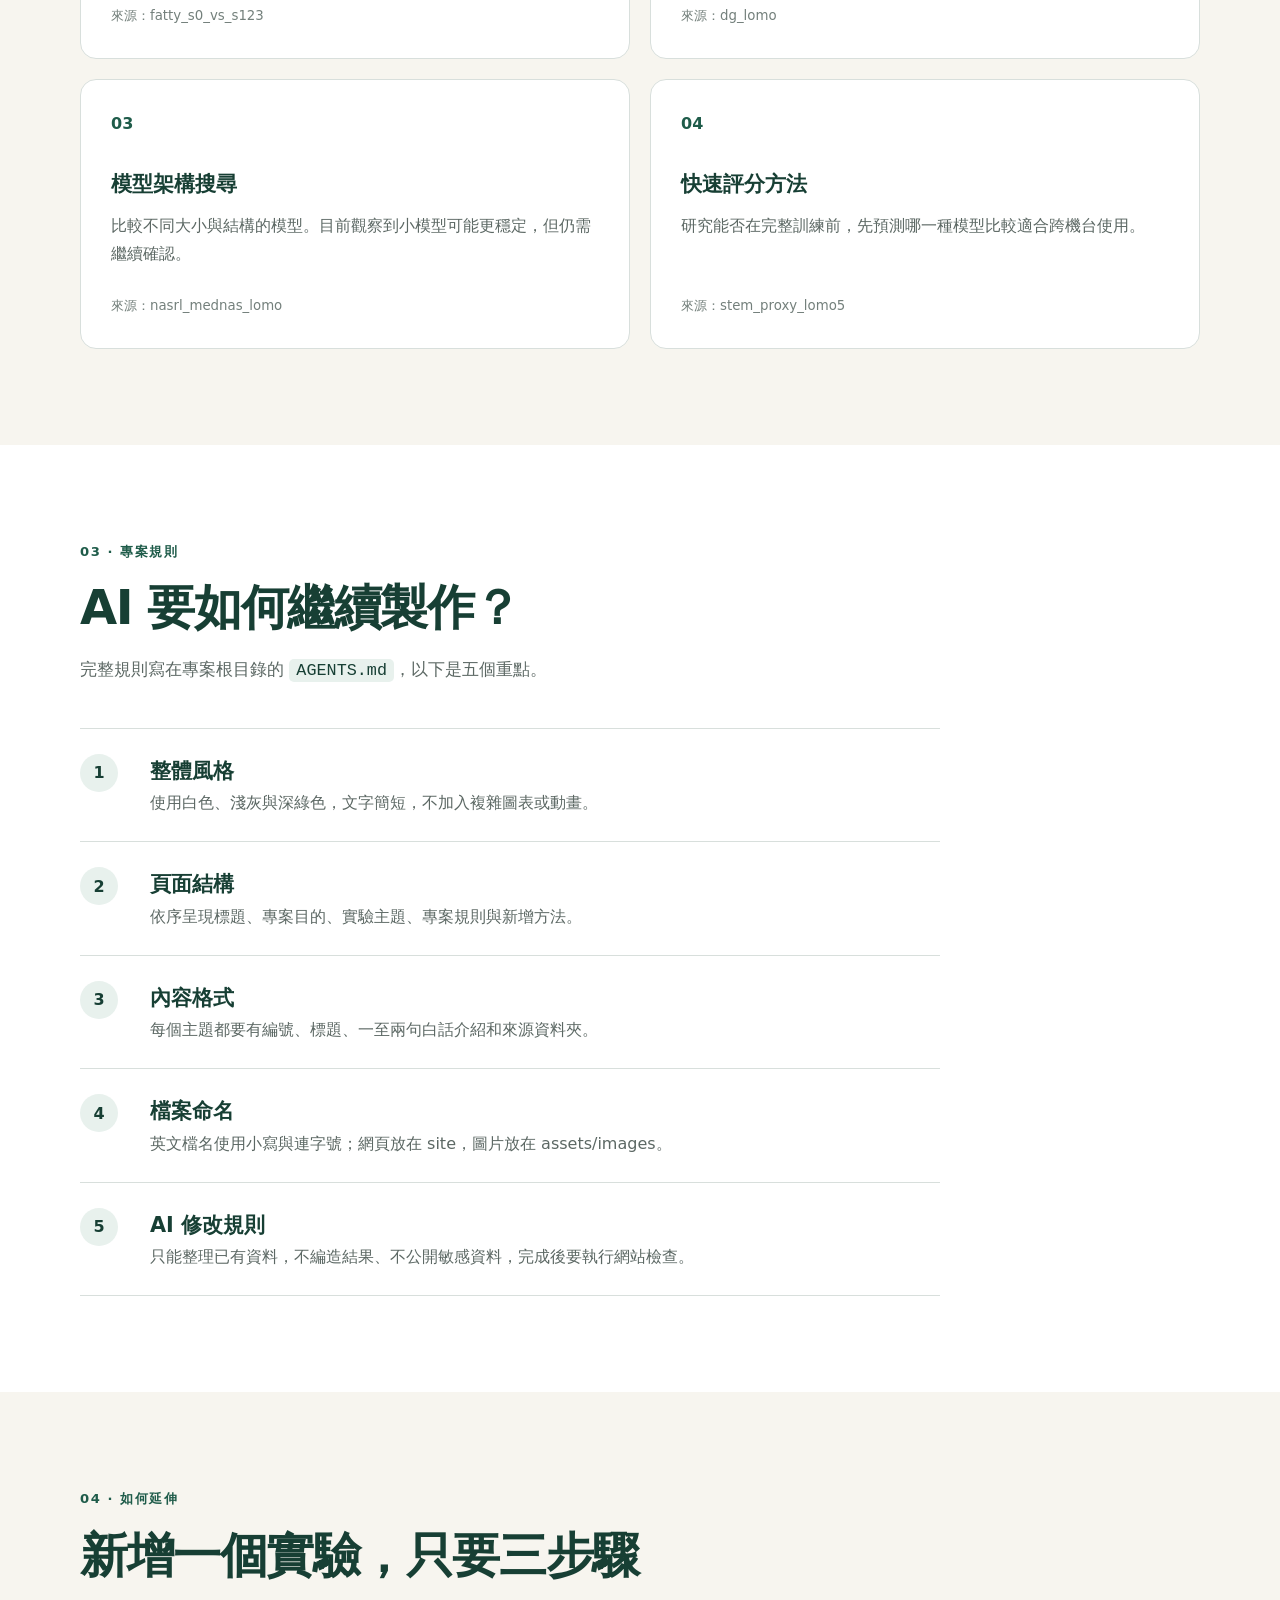
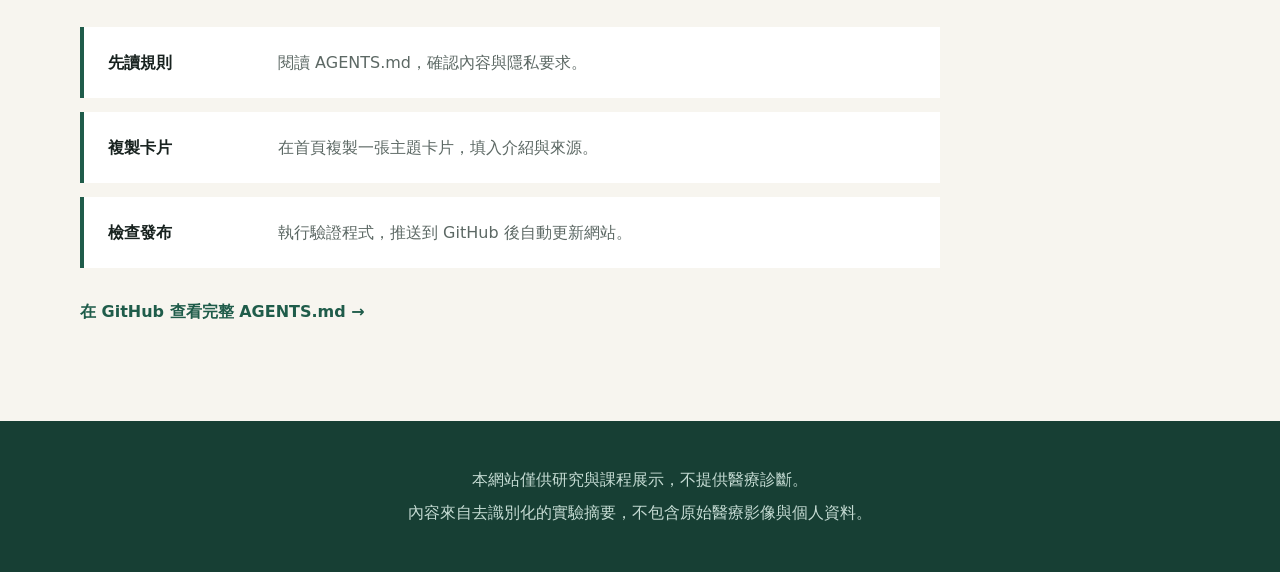
==== commit f708f53f: "refactor: simplify site for assignment presentation" ====
--- a/site/index.html
+++ b/site/index.html
@@ -1,169 +1,143 @@
 <!doctype html>
 <html lang="zh-Hant">
-<head>
-  <meta charset="utf-8">
-  <meta name="viewport" content="width=device-width, initial-scale=1">
-  <meta name="description" content="跨超音波機台的脂肪肝 AI 實驗圖譜：LOMO、domain generalization、MedNAS、NAS-RL 與零成本指標。">
-  <meta name="theme-color" content="#0b0f0d">
-  <title>Fatty Liver AI Atlas｜跨機台實驗圖譜</title>
-  <link rel="stylesheet" href="assets/styles.css">
-  <script src="assets/app.js" defer></script>
-</head>
-<body>
-  <a class="skip-link" href="#main">跳到主要內容</a>
-  <header class="site-header" data-header>
-    <a class="brand" href="#top" aria-label="回到首頁頂端">
-      <span class="brand-mark" aria-hidden="true"><i></i><i></i><i></i></span>
-      <span><b>FL·AI</b><small>experiment atlas</small></span>
-    </a>
-    <nav aria-label="主要導覽">
-      <a href="#question">研究問題</a>
-      <a href="#protocol">實驗設計</a>
-      <a href="#explorer">實驗圖譜</a>
-      <a href="#rules">延伸規則</a>
-    </nav>
-    <a class="header-cta" href="#explorer">探索結果 <span aria-hidden="true">↘</span></a>
-  </header>
+  <head>
+    <meta charset="UTF-8" />
+    <meta name="viewport" content="width=device-width, initial-scale=1.0" />
+    <meta
+      name="description"
+      content="用簡單的方式介紹跨機台脂肪肝 AI 實驗與網站開發規則。"
+    />
+    <title>跨機台脂肪肝 AI 實驗介紹</title>
+    <link rel="stylesheet" href="assets/styles.css" />
+  </head>
+  <body>
+    <header class="site-header">
+      <a class="brand" href="#top">脂肪肝 AI 實驗介紹</a>
+      <nav aria-label="主要導覽">
+        <a href="#purpose">專案目的</a>
+        <a href="#topics">實驗主題</a>
+        <a href="#rules">專案規則</a>
+      </nav>
+    </header>
 
-  <main id="main">
-    <section class="hero" id="top" aria-labelledby="hero-title">
-      <div class="hero-grid" aria-hidden="true"></div>
-      <div class="hero-copy">
-        <p class="kicker"><span></span> Cross-machine ultrasound research</p>
-        <h1 id="hero-title">同一個疾病，<br><em>換一台機器</em>還認得嗎？</h1>
-        <p class="hero-lede">從 1,116 張超音波影像出發，把脂肪肝分類、LOMO 驗證、領域泛化與神經架構搜尋，整理成一張可追溯、可擴充的實驗圖譜。</p>
-        <div class="hero-actions">
-          <a class="button button-primary" href="#explorer">打開實驗圖譜</a>
-          <a class="button button-ghost" href="#protocol">先看驗證方式</a>
+    <main id="top">
+      <section class="hero">
+        <div class="hero-copy">
+          <p class="eyebrow">主題介紹網站</p>
+          <h1>跨機台脂肪肝<br />AI 實驗介紹</h1>
+          <p class="hero-text">
+            用白話整理不同超音波機器上的脂肪肝影像分類研究，讓實驗方向更容易閱讀與延伸。
+          </p>
+          <a class="button" href="#topics">查看四個實驗主題</a>
         </div>
-      </div>
-      <div class="hero-visual" aria-label="四台超音波機器輪流作為留出測試機台的示意圖">
-        <div class="sonar">
-          <span class="sonar-sweep"></span>
-          <span class="sonar-core">LOMO<small>× 5 folds</small></span>
-          <span class="machine machine-a">Aplio 300</span>
-          <span class="machine machine-b">LOGIQ S8</span>
-          <span class="machine machine-c">SSA-660A</span>
-          <span class="machine machine-d">CGU</span>
+        <div class="hero-graphic" aria-label="四台超音波機器輪流測試模型的示意圖">
+          <div class="scan"></div>
+          <strong>4 台超音波機器</strong>
+          <span>輪流測試模型</span>
         </div>
-        <p class="visual-caption"><span>01</span> 每次留出一台機器，直到四台都當過真正的陌生域。</p>
-      </div>
-      <div class="hero-stats" aria-label="研究摘要">
-        <div><strong>04</strong><span>超音波機台</span></div>
-        <div><strong>20</strong><span>每設定訓練數</span></div>
-        <div><strong>03</strong><span>證據狀態</span></div>
-        <div><strong>0</strong><span>公開個資欄位</span></div>
-      </div>
-    </section>
+      </section>
 
-    <section class="question section" id="question" aria-labelledby="question-title">
-      <div class="section-label"><span>01</span> Research question</div>
-      <div class="question-layout">
-        <div>
-          <p class="kicker">The domain shift</p>
-          <h2 id="question-title">模型學到的是脂肪肝，<br>還是某一台機器的樣子？</h2>
+      <section class="section" id="purpose">
+        <p class="eyebrow">01 · 專案目的</p>
+        <div class="section-heading">
+          <h2>為什麼要做這個網站？</h2>
+          <p>
+            不同超音波機器拍出的影像，亮度、對比和紋理可能不一樣。這個網站整理實驗室如何訓練與測試 AI，確認模型換到沒有看過的機器後是否仍能正確分類。網站也用
+            <code>AGENTS.md</code> 記錄製作規則，讓 AI 之後能用同樣的方法繼續新增內容。
+          </p>
         </div>
-        <div class="question-copy">
-          <p>不同超音波機器會帶來亮度、對比、斑點紋理與解析度差異。如果把同一機台的影像隨機拆成訓練與測試，漂亮的分數可能只代表模型熟悉那台機器。</p>
-          <p>這個專案把「機台」當成需要跨越的 domain：訓練時完全看不到被留出的機台，再檢查模型能否辨識 S0 與 S1–S3。</p>
+      </section>
+
+      <section class="section section-alt" id="topics">
+        <p class="eyebrow">02 · 實驗主題</p>
+        <div class="section-heading">
+          <h2>目前整理的四個研究方向</h2>
+          <p>每張卡片只回答一件事：這個實驗想了解什麼？</p>
         </div>
-      </div>
-      <div class="machine-strip" aria-label="四台機器的風格差異示意">
-        <article><div class="texture texture-1"></div><span>LOGIQ S8</span><small>domain / 01</small></article>
-        <article><div class="texture texture-2"></div><span>Aplio 300</span><small>domain / 02</small></article>
-        <article><div class="texture texture-3"></div><span>SSA-660A</span><small>domain / 03</small></article>
-        <article><div class="texture texture-4"></div><span>CGU</span><small>domain / 04</small></article>
-      </div>
-    </section>
 
-    <section class="protocol section" id="protocol" aria-labelledby="protocol-title">
-      <div class="section-label"><span>02</span> Evaluation protocol</div>
-      <div class="protocol-heading">
-        <div>
-          <p class="kicker">Leave one machine out</p>
-          <h2 id="protocol-title">四輪留出，<br>五折確認。</h2>
+        <div class="topic-grid">
+          <article class="topic-card">
+            <span class="topic-number">01</span>
+            <h3>脂肪肝影像分類</h3>
+            <p>使用超音波影像分辨沒有脂肪肝的 S0，與有脂肪肝的 S1–S3。</p>
+            <small>來源：fatty_s0_vs_s123</small>
+          </article>
+
+          <article class="topic-card">
+            <span class="topic-number">02</span>
+            <h3>跨機台測試</h3>
+            <p>每次留下一台機器當測試資料，檢查模型能不能適應沒有看過的機台。</p>
+            <small>來源：dg_lomo</small>
+          </article>
+
+          <article class="topic-card">
+            <span class="topic-number">03</span>
+            <h3>模型架構搜尋</h3>
+            <p>比較不同大小與結構的模型。目前觀察到小模型可能更穩定，但仍需繼續確認。</p>
+            <small>來源：nasrl_mednas_lomo</small>
+          </article>
+
+          <article class="topic-card">
+            <span class="topic-number">04</span>
+            <h3>快速評分方法</h3>
+            <p>研究能否在完整訓練前，先預測哪一種模型比較適合跨機台使用。</p>
+            <small>來源：stem_proxy_lomo5</small>
+          </article>
         </div>
-        <p>每一輪把一台機器鎖在測試區，來源三台的病人才進入 5-fold。這讓每個設定面對 20 次不同的訓練—驗證組合。</p>
-      </div>
-      <ol class="protocol-steps">
-        <li><span class="step-no">01</span><div><b>選定留出機台</b><p>測試機台不參與訓練、驗證或門檻選擇。</p></div></li>
-        <li><span class="step-no">02</span><div><b>病人層級切分</b><p>同一病人的多張影像不會跨集合，避免資料洩漏。</p></div></li>
-        <li><span class="step-no">03</span><div><b>來源域 5-fold</b><p>來源病人輪流做 validation，其餘用於訓練。</p></div></li>
-        <li><span class="step-no">04</span><div><b>重複四台機器</b><p>最後比較跨機台 AUC、變異、失敗模式與限制。</p></div></li>
-      </ol>
-      <div class="protocol-note"><span aria-hidden="true">!</span><p><b>研究誠信提醒</b>搜尋最高值、單一 seed 與探索性相關不等於最終結論；本網站以證據狀態明確區分。</p></div>
-    </section>
+      </section>
 
-    <section class="signal section" aria-labelledby="signal-title">
-      <div class="section-label"><span>03</span> Signal snapshot</div>
-      <div class="signal-grid">
-        <div class="signal-copy">
-          <p class="kicker">What moved the needle</p>
-          <h2 id="signal-title">降低變異，往往比<br>堆疊複雜模組有效。</h2>
-          <p>在目前的彙整結果中，單一泛化方法約帶來 +0.02 AUC；多個方法一起用不一定更好。最醒目的小模型結果很有潛力，但仍待新 seed 確認。</p>
-          <div class="legend"><span class="dot baseline"></span>ERM 基準 <span class="dot gain"></span>觀察結果</div>
+      <section class="section" id="rules">
+        <p class="eyebrow">03 · 專案規則</p>
+        <div class="section-heading">
+          <h2>AI 要如何繼續製作？</h2>
+          <p>完整規則寫在專案根目錄的 <code>AGENTS.md</code>，以下是五個重點。</p>
         </div>
-        <div class="bars" aria-label="部分方法的平均留出機台 AUC 比較">
-          <div class="bar-row"><span>ERM</span><div><i style="--value:78.9%"></i></div><b>0.789</b></div>
-          <div class="bar-row"><span>DSU</span><div><i style="--value:80.8%"></i></div><b>0.808</b></div>
-          <div class="bar-row"><span>AmpMix</span><div><i style="--value:81.1%"></i></div><b>0.811</b></div>
-          <div class="bar-row"><span>GIN</span><div><i style="--value:81.3%"></i></div><b>0.813</b></div>
-          <div class="bar-row highlight"><span>小模型*</span><div><i style="--value:82.5%"></i></div><b>0.825</b></div>
-          <p>* 37 個架構中的探索最高值，單一 seed，屬待確認結果。</p>
+
+        <div class="rule-list">
+          <article>
+            <span>1</span>
+            <div><h3>整體風格</h3><p>使用白色、淺灰與深綠色，文字簡短，不加入複雜圖表或動畫。</p></div>
+          </article>
+          <article>
+            <span>2</span>
+            <div><h3>頁面結構</h3><p>依序呈現標題、專案目的、實驗主題、專案規則與新增方法。</p></div>
+          </article>
+          <article>
+            <span>3</span>
+            <div><h3>內容格式</h3><p>每個主題都要有編號、標題、一至兩句白話介紹和來源資料夾。</p></div>
+          </article>
+          <article>
+            <span>4</span>
+            <div><h3>檔案命名</h3><p>英文檔名使用小寫與連字號；網頁放在 site，圖片放在 assets/images。</p></div>
+          </article>
+          <article>
+            <span>5</span>
+            <div><h3>AI 修改規則</h3><p>只能整理已有資料，不編造結果、不公開敏感資料，完成後要執行網站檢查。</p></div>
+          </article>
         </div>
-      </div>
-    </section>
+      </section>
 
-    <section class="explorer section" id="explorer" aria-labelledby="explorer-title">
-      <div class="section-label"><span>04</span> Experiment explorer</div>
-      <div class="explorer-head">
-        <div>
-          <p class="kicker">Evidence, not just scores</p>
-          <h2 id="explorer-title">實驗圖譜</h2>
+      <section class="section section-alt" id="add-content">
+        <p class="eyebrow">04 · 如何延伸</p>
+        <div class="section-heading">
+          <h2>新增一個實驗，只要三步驟</h2>
         </div>
-        <p>用證據狀態過濾。每張卡保留研究條件、限制與來源，不讓一個漂亮數字脫離脈絡。</p>
-      </div>
-      <div class="filter-bar" role="group" aria-label="依證據狀態篩選實驗">
-        <button class="filter is-active" type="button" data-filter="all" aria-pressed="true">全部 <span data-count="all">0</span></button>
-        <button class="filter" type="button" data-filter="confirmed" aria-pressed="false">已確認 <span data-count="confirmed">0</span></button>
-        <button class="filter" type="button" data-filter="provisional" aria-pressed="false">待確認 <span data-count="provisional">0</span></button>
-        <button class="filter" type="button" data-filter="method" aria-pressed="false">方法設計 <span data-count="method">0</span></button>
-      </div>
-      <div class="experiment-list" data-experiment-list aria-live="polite">
-        <div class="loading"><span></span>正在載入實驗資料…</div>
-      </div>
-      <p class="empty-state" data-empty hidden>這個分類目前沒有實驗。</p>
-    </section>
+        <ol class="steps">
+          <li><strong>先讀規則</strong><span>閱讀 AGENTS.md，確認內容與隱私要求。</span></li>
+          <li><strong>複製卡片</strong><span>在首頁複製一張主題卡片，填入介紹與來源。</span></li>
+          <li><strong>檢查發布</strong><span>執行驗證程式，推送到 GitHub 後自動更新網站。</span></li>
+        </ol>
+        <a
+          class="text-link"
+          href="https://github.com/jkd5430/fatty-liver-ai-atlas/blob/main/AGENTS.md"
+          >在 GitHub 查看完整 AGENTS.md →</a
+        >
+      </section>
+    </main>
 
-    <section class="rules section" id="rules" aria-labelledby="rules-title">
-      <div class="section-label"><span>05</span> Repeatable by design</div>
-      <div class="rules-grid">
-        <div class="rules-copy">
-          <p class="kicker">AGENTS.md as a contract</p>
-          <h2 id="rules-title">不是只做完一頁，<br>而是留下下一頁的做法。</h2>
-          <p>專案把證據分級、JSON 格式、檔名、視覺語言、隱私禁區與驗證流程寫進 <code>AGENTS.md</code>。下一次新增研究時，AI 有清楚的判斷依據。</p>
-          <a class="text-link" href="https://github.com/jkd5430/fatty-liver-ai-atlas/blob/main/AGENTS.md" data-repo-link>到 Repository 閱讀 AGENTS.md <span aria-hidden="true">↗</span></a>
-        </div>
-        <div class="rule-terminal" aria-label="新增實驗的工作流程示意">
-          <div class="terminal-top"><span></span><span></span><span></span><b>new-experiment.workflow</b></div>
-          <ol>
-            <li><span>01</span><p><b>讀取規則</b><small>AGENTS.md + README.md</small></p></li>
-            <li><span>02</span><p><b>判斷證據</b><small>confirmed / provisional / method</small></p></li>
-            <li><span>03</span><p><b>新增資料</b><small>experiments.json schema</small></p></li>
-            <li><span>04</span><p><b>自動驗證</b><small>node scripts/validate.mjs</small></p></li>
-            <li><span>05</span><p><b>部署頁面</b><small>GitHub Pages workflow</small></p></li>
-          </ol>
-          <div class="terminal-status"><i></i> READY FOR THE NEXT EXPERIMENT</div>
-        </div>
-      </div>
-    </section>
-  </main>
-
-  <footer>
-    <div class="footer-mark">FL·AI <span>/ 2026</span></div>
-    <p>僅供研究與課堂展示，不作為醫療診斷依據。<br>公開內容不包含原始影像、病患個資或模型權重。</p>
-    <a href="#top">回到頂端 ↑</a>
-  </footer>
-</body>
+    <footer>
+      <p>本網站僅供研究與課程展示，不提供醫療診斷。</p>
+      <p>內容來自去識別化的實驗摘要，不包含原始醫療影像與個人資料。</p>
+    </footer>
+  </body>
 </html>
-
--- a/site/assets/styles.css
+++ b/site/assets/styles.css
@@ -1,320 +1,323 @@
-@import url('data:text/css,');
-
 :root {
-  --ink: #0b0f0d;
-  --ink-soft: #111713;
-  --panel: #151c18;
-  --line: rgba(235, 244, 237, .16);
-  --paper: #edf3ed;
-  --muted: #a9b4ab;
-  --signal: #b9ff66;
-  --signal-dim: #7abf36;
-  --warning: #ffb36b;
-  --blue: #89d7ff;
-  --max: 1240px;
-  --mono: "SFMono-Regular", Consolas, "Liberation Mono", monospace;
-  --sans: Inter, "Noto Sans TC", "PingFang TC", "Microsoft JhengHei", system-ui, sans-serif;
-}
-
-* { box-sizing: border-box; }
-html { scroll-behavior: smooth; }
+  --green: #1f5c4a;
+  --green-dark: #173f34;
+  --green-soft: #e8f1ed;
+  --ink: #18221f;
+  --muted: #5c6864;
+  --paper: #ffffff;
+  --background: #f7f5ef;
+  --line: #d8dfdc;
+  --max-width: 1120px;
+}
+
+* {
+  box-sizing: border-box;
+}
+
+html {
+  scroll-behavior: smooth;
+}
+
 body {
   margin: 0;
-  background: var(--ink);
-  color: var(--paper);
-  font-family: var(--sans);
-  line-height: 1.65;
-  text-rendering: optimizeLegibility;
-}
-a { color: inherit; }
-button, a { -webkit-tap-highlight-color: transparent; }
-button { font: inherit; }
-
-.skip-link {
-  position: fixed;
-  z-index: 100;
-  top: 12px;
-  left: 12px;
-  padding: 8px 14px;
   color: var(--ink);
-  background: var(--signal);
-  transform: translateY(-160%);
-}
-.skip-link:focus { transform: translateY(0); }
-
-:focus-visible { outline: 2px solid var(--signal); outline-offset: 4px; }
+  background: var(--paper);
+  font-family: "Noto Sans TC", "Microsoft JhengHei", system-ui, sans-serif;
+  line-height: 1.7;
+}
+
+a {
+  color: inherit;
+}
 
 .site-header {
-  position: fixed;
-  z-index: 20;
-  top: 0;
-  left: 0;
-  right: 0;
-  min-height: 76px;
-  padding: 0 max(22px, calc((100vw - var(--max)) / 2));
-  display: grid;
-  grid-template-columns: 1fr auto 1fr;
+  width: min(calc(100% - 40px), var(--max-width));
+  min-height: 72px;
+  margin: 0 auto;
+  display: flex;
   align-items: center;
-  border-bottom: 1px solid transparent;
-  transition: background .25s, border-color .25s;
-}
-.site-header.is-scrolled {
-  background: rgba(11, 15, 13, .9);
-  border-color: var(--line);
-  backdrop-filter: blur(16px);
-}
-.brand { display: inline-flex; width: max-content; gap: 12px; align-items: center; text-decoration: none; }
-.brand-mark { display: flex; gap: 3px; height: 32px; align-items: end; }
-.brand-mark i { display: block; width: 4px; background: var(--signal); }
-.brand-mark i:nth-child(1) { height: 13px; }
-.brand-mark i:nth-child(2) { height: 29px; }
-.brand-mark i:nth-child(3) { height: 20px; }
-.brand b { display: block; font-size: 16px; line-height: 1; letter-spacing: .08em; }
-.brand small { display: block; margin-top: 4px; color: var(--muted); font: 9px var(--mono); letter-spacing: .13em; text-transform: uppercase; }
-.site-header nav { display: flex; gap: 30px; }
-.site-header nav a { color: var(--muted); font-size: 13px; text-decoration: none; }
-.site-header nav a:hover { color: var(--paper); }
-.header-cta { justify-self: end; font: 12px var(--mono); text-decoration: none; text-transform: uppercase; letter-spacing: .08em; }
-.header-cta span { color: var(--signal); }
+  justify-content: space-between;
+  border-bottom: 1px solid var(--line);
+}
+
+.brand {
+  color: var(--green-dark);
+  font-weight: 800;
+  text-decoration: none;
+}
+
+nav {
+  display: flex;
+  gap: 28px;
+}
+
+nav a {
+  color: var(--muted);
+  font-size: 0.94rem;
+  text-decoration: none;
+}
+
+nav a:hover,
+.text-link:hover {
+  color: var(--green);
+}
 
 .hero {
-  position: relative;
-  min-height: 100svh;
-  padding: 145px max(22px, calc((100vw - var(--max)) / 2)) 28px;
-  display: grid;
-  grid-template-columns: 1.1fr .9fr;
-  grid-template-rows: 1fr auto;
-  gap: 50px;
-  overflow: hidden;
-}
-.hero-grid {
-  position: absolute;
-  inset: 0;
-  opacity: .18;
-  background-image: linear-gradient(var(--line) 1px, transparent 1px), linear-gradient(90deg, var(--line) 1px, transparent 1px);
-  background-size: 64px 64px;
-  mask-image: linear-gradient(to right, black, transparent 78%);
-}
-.hero:before {
-  content: "";
-  position: absolute;
-  width: 520px;
-  height: 520px;
-  right: 6vw;
-  top: 13vh;
-  background: radial-gradient(circle, rgba(185,255,102,.11), transparent 66%);
-}
-.hero-copy, .hero-visual, .hero-stats { position: relative; z-index: 1; }
-.hero-copy { align-self: center; max-width: 760px; }
-.kicker { margin: 0 0 22px; color: var(--signal); font: 11px var(--mono); text-transform: uppercase; letter-spacing: .15em; }
-.kicker span { display: inline-block; width: 28px; height: 1px; margin: 0 10px 4px 0; background: var(--signal); }
-h1, h2 { margin: 0; font-weight: 500; letter-spacing: -.05em; line-height: 1.04; }
-h1 { font-size: clamp(50px, 7.2vw, 104px); }
-h1 em { color: var(--signal); font-style: normal; }
-.hero-lede { max-width: 660px; margin: 34px 0 0; color: #c4cec6; font-size: clamp(16px, 1.7vw, 21px); line-height: 1.85; }
-.hero-actions { display: flex; gap: 12px; margin-top: 36px; }
-.button { display: inline-flex; min-height: 48px; padding: 0 22px; align-items: center; justify-content: center; border: 1px solid var(--line); font: 12px var(--mono); letter-spacing: .06em; text-decoration: none; text-transform: uppercase; transition: transform .2s, background .2s; }
-.button:hover { transform: translateY(-2px); }
-.button-primary { color: var(--ink); background: var(--signal); border-color: var(--signal); }
-.button-ghost { color: var(--paper); background: rgba(255,255,255,.02); }
-
-.hero-visual { display: flex; flex-direction: column; justify-content: center; align-items: center; }
-.sonar {
-  position: relative;
-  width: min(38vw, 500px);
-  aspect-ratio: 1;
+  width: min(calc(100% - 40px), var(--max-width));
+  min-height: 600px;
+  margin: 0 auto;
+  display: grid;
+  grid-template-columns: 1.25fr 0.75fr;
+  gap: 80px;
+  align-items: center;
+}
+
+.eyebrow {
+  margin: 0 0 14px;
+  color: var(--green);
+  font-size: 0.82rem;
+  font-weight: 800;
+  letter-spacing: 0.12em;
+}
+
+h1,
+h2,
+h3,
+p {
+  margin-top: 0;
+}
+
+h1 {
+  margin-bottom: 24px;
+  color: var(--green-dark);
+  font-size: clamp(2.7rem, 6vw, 5rem);
+  line-height: 1.12;
+  letter-spacing: -0.04em;
+}
+
+.hero-text {
+  max-width: 620px;
+  margin-bottom: 34px;
+  color: var(--muted);
+  font-size: 1.12rem;
+}
+
+.button {
+  display: inline-block;
+  padding: 13px 22px;
+  border-radius: 8px;
+  color: #fff;
+  background: var(--green);
+  font-weight: 700;
+  text-decoration: none;
+}
+
+.hero-graphic {
+  min-height: 350px;
+  padding: 34px;
+  display: flex;
+  flex-direction: column;
+  justify-content: flex-end;
+  border-radius: 24px;
+  color: #fff;
+  background: var(--green-dark);
+}
+
+.scan {
+  flex: 1;
+  margin-bottom: 30px;
+  border: 1px solid rgb(255 255 255 / 30%);
+  border-radius: 120px 120px 16px 16px;
+  background:
+    radial-gradient(circle at 50% 90%, rgb(255 255 255 / 35%), transparent 42%),
+    repeating-radial-gradient(circle at 50% 100%, transparent 0 18px, rgb(255 255 255 / 9%) 19px 20px);
+}
+
+.hero-graphic strong {
+  font-size: 1.35rem;
+}
+
+.hero-graphic span {
+  color: #c5dbd3;
+}
+
+.section {
+  padding: 96px max(20px, calc((100% - var(--max-width)) / 2));
+}
+
+.section-alt {
+  background: var(--background);
+}
+
+.section-heading {
+  max-width: 760px;
+  margin-bottom: 42px;
+}
+
+h2 {
+  margin-bottom: 18px;
+  color: var(--green-dark);
+  font-size: clamp(2rem, 4vw, 3rem);
+  line-height: 1.25;
+  letter-spacing: -0.03em;
+}
+
+.section-heading p {
+  color: var(--muted);
+  font-size: 1.05rem;
+}
+
+code {
+  padding: 2px 7px;
+  border-radius: 5px;
+  color: var(--green-dark);
+  background: var(--green-soft);
+}
+
+.topic-grid {
+  display: grid;
+  grid-template-columns: repeat(2, 1fr);
+  gap: 20px;
+}
+
+.topic-card {
+  min-height: 270px;
+  padding: 30px;
+  display: flex;
+  flex-direction: column;
   border: 1px solid var(--line);
+  border-radius: 16px;
+  background: var(--paper);
+}
+
+.topic-number {
+  margin-bottom: 30px;
+  color: var(--green);
+  font-weight: 800;
+}
+
+.topic-card h3,
+.rule-list h3 {
+  margin-bottom: 10px;
+  color: var(--green-dark);
+  font-size: 1.3rem;
+}
+
+.topic-card p,
+.rule-list p {
+  color: var(--muted);
+}
+
+.topic-card small {
+  margin-top: auto;
+  color: #74807c;
+}
+
+.rule-list {
+  max-width: 860px;
+  border-top: 1px solid var(--line);
+}
+
+.rule-list article {
+  padding: 25px 0;
+  display: grid;
+  grid-template-columns: 52px 1fr;
+  gap: 18px;
+  border-bottom: 1px solid var(--line);
+}
+
+.rule-list article > span {
+  width: 38px;
+  height: 38px;
+  display: grid;
+  place-items: center;
   border-radius: 50%;
-  background: radial-gradient(circle, transparent 19%, var(--line) 20%, transparent 20.4%, transparent 39%, var(--line) 40%, transparent 40.4%, transparent 59%, var(--line) 60%, transparent 60.4%), linear-gradient(90deg, transparent 49.9%, var(--line) 50%, transparent 50.2%), linear-gradient(transparent 49.9%, var(--line) 50%, transparent 50.2%);
-}
-.sonar-sweep { position: absolute; inset: 6%; border-radius: 50%; background: conic-gradient(from 0deg, transparent 0deg, transparent 295deg, rgba(185,255,102,.2) 350deg, rgba(185,255,102,.58) 360deg); animation: sweep 8s linear infinite; }
-.sonar-core { position: absolute; inset: 38%; z-index: 2; display: grid; place-content: center; text-align: center; border: 1px solid rgba(185,255,102,.5); border-radius: 50%; background: var(--ink); color: var(--signal); font: 19px var(--mono); box-shadow: 0 0 34px rgba(185,255,102,.15); }
-.sonar-core small { color: var(--muted); font-size: 8px; letter-spacing: .08em; }
-.machine { position: absolute; z-index: 3; padding: 4px 8px; color: var(--paper); background: var(--ink); border: 1px solid var(--line); font: 10px var(--mono); }
-.machine:before { content: ""; display: inline-block; width: 5px; height: 5px; margin-right: 6px; border-radius: 50%; background: var(--signal); box-shadow: 0 0 8px var(--signal); }
-.machine-a { top: 7%; left: 50%; transform: translateX(-50%); }
-.machine-b { top: 50%; right: -2%; transform: translateY(-50%); }
-.machine-c { bottom: 7%; left: 50%; transform: translateX(-50%); }
-.machine-d { top: 50%; left: -2%; transform: translateY(-50%); }
-.visual-caption { display: flex; max-width: 440px; margin: 28px 0 0; color: var(--muted); font: 11px/1.7 var(--mono); }
-.visual-caption span { margin-right: 12px; color: var(--signal); }
-.hero-stats { grid-column: 1 / -1; display: grid; grid-template-columns: repeat(4, 1fr); border-top: 1px solid var(--line); }
-.hero-stats div { padding: 25px 22px 4px; border-right: 1px solid var(--line); }
-.hero-stats div:last-child { border-right: 0; }
-.hero-stats strong { display: block; font: 28px var(--mono); color: var(--signal); }
-.hero-stats span { color: var(--muted); font-size: 12px; }
-
-@keyframes sweep { to { transform: rotate(360deg); } }
-
-.section { padding: 120px max(22px, calc((100vw - var(--max)) / 2)); }
-.section-label { display: flex; gap: 14px; margin-bottom: 70px; color: #7f8a81; font: 10px var(--mono); letter-spacing: .15em; text-transform: uppercase; }
-.section-label span { color: var(--signal); }
-h2 { font-size: clamp(38px, 5vw, 72px); }
-.question { background: var(--paper); color: var(--ink); }
-.question .section-label { color: #6e786f; }
-.question .section-label span, .question .kicker { color: #4f7d22; }
-.question-layout { display: grid; grid-template-columns: 1fr 1fr; gap: 10vw; align-items: end; }
-.question-copy { padding-bottom: 4px; color: #4d5750; font-size: 17px; }
-.question-copy p { margin: 0 0 18px; }
-.machine-strip { display: grid; grid-template-columns: repeat(4, 1fr); gap: 1px; margin-top: 80px; background: #bac2bb; border: 1px solid #bac2bb; }
-.machine-strip article { padding: 12px; background: var(--paper); }
-.texture { height: 180px; margin-bottom: 14px; overflow: hidden; background-color: #171c19; position: relative; filter: grayscale(1); }
-.texture:after { content: ""; position: absolute; inset: 0; background-image: radial-gradient(circle at 50% 5%, transparent 0 15%, rgba(255,255,255,.16) 15.5% 15.8%, transparent 16.2% 27%, rgba(255,255,255,.08) 27.5% 27.8%, transparent 28%), repeating-radial-gradient(ellipse at 50% 0, transparent 0 7px, rgba(255,255,255,.03) 8px 9px); }
-.texture-1 { background-image: linear-gradient(150deg, transparent 0 28%, rgba(255,255,255,.18) 42%, transparent 64%), radial-gradient(circle at 30% 70%, #778078, #111); }
-.texture-2 { background-image: linear-gradient(30deg, transparent 0 38%, rgba(255,255,255,.15) 49%, transparent 66%), radial-gradient(circle at 70% 54%, #939993, #111 57%); }
-.texture-3 { background-image: repeating-linear-gradient(104deg, transparent 0 16px, rgba(255,255,255,.04) 17px 18px), radial-gradient(circle at 42% 74%, #666e67, #0c0e0d 67%); }
-.texture-4 { background-image: linear-gradient(170deg, transparent 0 37%, rgba(255,255,255,.2) 54%, transparent 72%), radial-gradient(circle at 65% 67%, #a5aaa5, #121412 62%); }
-.machine-strip article span { display: block; font: 13px var(--mono); }
-.machine-strip article small { color: #7a847c; font: 9px var(--mono); text-transform: uppercase; }
-
-.protocol { background: var(--ink-soft); }
-.protocol-heading { display: grid; grid-template-columns: 1fr 420px; gap: 80px; align-items: end; }
-.protocol-heading > p { margin: 0; color: var(--muted); font-size: 16px; }
-.protocol-steps { list-style: none; margin: 76px 0 0; padding: 0; display: grid; grid-template-columns: repeat(4, 1fr); border-top: 1px solid var(--line); }
-.protocol-steps li { position: relative; min-height: 230px; padding: 28px 28px 26px 0; border-right: 1px solid var(--line); }
-.protocol-steps li:not(:first-child) { padding-left: 28px; }
-.step-no { color: var(--signal); font: 11px var(--mono); }
-.protocol-steps div { position: absolute; left: 0; right: 28px; bottom: 22px; }
-.protocol-steps li:not(:first-child) div { left: 28px; }
-.protocol-steps b { font-size: 17px; }
-.protocol-steps p { margin: 8px 0 0; color: var(--muted); font-size: 13px; }
-.protocol-note { display: flex; gap: 18px; padding: 22px 26px; border: 1px solid rgba(255,179,107,.35); background: rgba(255,179,107,.05); }
-.protocol-note > span { color: var(--warning); font: 21px var(--mono); }
-.protocol-note p { margin: 0; color: #c7cdc8; font-size: 13px; }
-.protocol-note b { display: block; color: var(--warning); }
-
-.signal { background: #dce4dd; color: var(--ink); }
-.signal .section-label { color: #687169; }
-.signal .section-label span, .signal .kicker { color: #47731c; }
-.signal-grid { display: grid; grid-template-columns: .8fr 1.2fr; gap: 10vw; }
-.signal-copy > p:not(.kicker) { max-width: 500px; margin: 30px 0; color: #4d5750; }
-.legend { display: flex; gap: 10px; align-items: center; color: #616c63; font: 10px var(--mono); }
-.dot { width: 8px; height: 8px; border-radius: 50%; background: #28312a; }
-.dot.gain { margin-left: 10px; background: #4f8b1b; }
-.bars { align-self: end; padding: 32px; background: #eef3ee; border: 1px solid #c5cec6; }
-.bar-row { display: grid; grid-template-columns: 86px 1fr 60px; gap: 16px; align-items: center; margin: 17px 0; font: 11px var(--mono); }
-.bar-row > div { height: 10px; background: #d5ddd6; }
-.bar-row i { display: block; width: var(--value); height: 100%; background: #303a32; transform-origin: left; animation: bar-in 1s ease both; }
-.bar-row.highlight i { background: #4f8b1b; }
-.bar-row.highlight b { color: #3e7410; }
-.bars > p { margin: 25px 0 0; color: #717a72; font-size: 11px; }
-@keyframes bar-in { from { transform: scaleX(0); } }
-
-.explorer { background: var(--ink); }
-.explorer-head { display: grid; grid-template-columns: 1fr 440px; gap: 80px; align-items: end; }
-.explorer-head > p { margin: 0; color: var(--muted); }
-.filter-bar { display: flex; gap: 8px; margin: 60px 0 32px; flex-wrap: wrap; }
-.filter { padding: 10px 15px; color: var(--muted); background: transparent; border: 1px solid var(--line); cursor: pointer; font: 11px var(--mono); }
-.filter span { display: inline-grid; min-width: 20px; height: 20px; margin-left: 6px; place-items: center; color: var(--ink); background: #6e776f; border-radius: 20px; font-size: 9px; }
-.filter:hover, .filter.is-active { color: var(--ink); background: var(--signal); border-color: var(--signal); }
-.filter.is-active span { background: var(--ink); color: var(--signal); }
-.experiment-list { border-top: 1px solid var(--line); }
-.experiment-card { display: grid; grid-template-columns: 190px 1fr 280px; gap: 40px; padding: 40px 0; border-bottom: 1px solid var(--line); }
-.experiment-card[hidden] { display: none; }
-.card-meta { display: flex; flex-direction: column; align-items: flex-start; }
-.status { display: inline-flex; gap: 7px; align-items: center; padding: 5px 9px; border: 1px solid currentColor; font: 9px var(--mono); letter-spacing: .08em; text-transform: uppercase; }
-.status:before { content: ""; width: 5px; height: 5px; border-radius: 50%; background: currentColor; box-shadow: 0 0 8px currentColor; }
-.status-confirmed { color: var(--signal); }
-.status-provisional { color: var(--warning); }
-.status-method { color: var(--blue); }
-.card-index { margin-top: auto; color: #566159; font: 44px var(--mono); }
-.card-main h3 { margin: 0; font-size: 28px; font-weight: 500; letter-spacing: -.03em; line-height: 1.25; }
-.card-eyebrow { margin: 0 0 8px; color: var(--muted); font: 9px var(--mono); letter-spacing: .14em; text-transform: uppercase; }
-.card-summary { max-width: 720px; margin: 15px 0 20px; color: #adb7af; }
-.tags { display: flex; gap: 6px; flex-wrap: wrap; }
-.tags span { padding: 3px 8px; color: #8f9a91; background: #171d19; border: 1px solid var(--line); font: 9px var(--mono); }
-.card-detail { align-self: start; }
-.metrics { display: grid; gap: 1px; background: var(--line); }
-.metric { display: grid; grid-template-columns: 1fr auto; padding: 11px 13px; background: var(--ink-soft); }
-.metric span { color: var(--muted); font-size: 10px; }
-.metric b { color: var(--signal); font: 14px var(--mono); }
-.metric small { grid-column: 1 / -1; color: #657068; font: 9px var(--mono); }
-.card-expand { margin-top: 12px; padding: 0; color: var(--paper); background: none; border: 0; border-bottom: 1px solid #667168; cursor: pointer; font: 10px var(--mono); }
-.card-finding { grid-column: 2 / -1; margin: -10px 0 0; padding: 22px 0 0; border-top: 1px dashed var(--line); color: #bdc6bf; }
-.card-finding[hidden] { display: none; }
-.card-finding p { margin: 0 0 12px; }
-.card-finding small { color: #707b72; font: 9px var(--mono); }
-.loading { display: flex; gap: 12px; padding: 50px 0; align-items: center; color: var(--muted); font: 11px var(--mono); }
-.loading span { width: 10px; height: 10px; border: 1px solid var(--signal); border-top-color: transparent; border-radius: 50%; animation: spin 1s linear infinite; }
-@keyframes spin { to { transform: rotate(360deg); } }
-.load-error { padding: 32px; color: var(--warning); border: 1px solid rgba(255,179,107,.35); background: rgba(255,179,107,.05); }
-.empty-state { color: var(--muted); font: 12px var(--mono); }
-
-.rules { background: #101512; border-top: 1px solid var(--line); }
-.rules-grid { display: grid; grid-template-columns: .9fr 1.1fr; gap: 9vw; align-items: center; }
-.rules-copy > p:not(.kicker) { max-width: 520px; margin: 28px 0; color: var(--muted); }
-code { color: var(--signal); font: 13px var(--mono); }
-.text-link { display: inline-block; color: var(--signal); font: 11px var(--mono); text-decoration: none; border-bottom: 1px solid rgba(185,255,102,.5); }
-.rule-terminal { border: 1px solid #303a32; background: #0a0d0b; box-shadow: 0 26px 70px rgba(0,0,0,.3); }
-.terminal-top { display: flex; gap: 6px; padding: 14px 16px; border-bottom: 1px solid #273029; }
-.terminal-top span { width: 7px; height: 7px; border-radius: 50%; background: #465048; }
-.terminal-top b { margin-left: auto; color: #606b62; font: 9px var(--mono); font-weight: 400; }
-.rule-terminal ol { list-style: none; margin: 0; padding: 12px 24px; }
-.rule-terminal li { display: flex; gap: 22px; align-items: center; min-height: 78px; border-bottom: 1px solid #212822; }
-.rule-terminal li > span { color: var(--signal); font: 10px var(--mono); }
-.rule-terminal p { margin: 0; }
-.rule-terminal b { display: block; font-size: 14px; }
-.rule-terminal small { display: block; color: #68726a; font: 9px var(--mono); }
-.terminal-status { padding: 16px 24px; color: var(--signal); background: rgba(185,255,102,.05); font: 9px var(--mono); letter-spacing: .1em; }
-.terminal-status i { display: inline-block; width: 6px; height: 6px; margin-right: 8px; border-radius: 50%; background: var(--signal); box-shadow: 0 0 10px var(--signal); }
-
-footer { min-height: 220px; padding: 55px max(22px, calc((100vw - var(--max)) / 2)); display: grid; grid-template-columns: 1fr 1fr auto; gap: 40px; align-items: end; color: #707b73; border-top: 1px solid var(--line); }
-.footer-mark { color: var(--paper); font: 24px var(--mono); }
-.footer-mark span { color: var(--signal); }
-footer p { margin: 0; font-size: 11px; }
-footer a { color: var(--paper); font: 10px var(--mono); text-decoration: none; }
-
-.not-found { display: grid; min-height: 100vh; place-items: center; background-image: linear-gradient(var(--line) 1px, transparent 1px), linear-gradient(90deg, var(--line) 1px, transparent 1px); background-size: 64px 64px; }
-.not-found main { max-width: 720px; padding: 40px; }
-.not-found h1 { margin-bottom: 30px; }
-.not-found main > p:not(.kicker) { color: var(--muted); }
-.not-found .button { margin-top: 22px; }
-
-@media (max-width: 980px) {
-  .site-header { grid-template-columns: 1fr auto; }
-  .site-header nav { display: none; }
-  .hero { grid-template-columns: 1fr; padding-top: 130px; }
-  .hero-visual { display: none; }
-  .question-layout, .protocol-heading, .signal-grid, .explorer-head, .rules-grid { grid-template-columns: 1fr; gap: 38px; }
-  .machine-strip { grid-template-columns: 1fr 1fr; }
-  .protocol-steps { grid-template-columns: 1fr 1fr; }
-  .protocol-steps li:nth-child(2) { border-right: 0; }
-  .experiment-card { grid-template-columns: 130px 1fr; }
-  .card-detail { grid-column: 2; }
-  .card-finding { grid-column: 2; }
-}
-
-@media (max-width: 640px) {
-  .site-header { min-height: 64px; }
-  .header-cta { display: none; }
-  .hero { min-height: auto; padding-top: 120px; }
-  h1 { font-size: 48px; }
-  .hero-lede { font-size: 16px; }
-  .hero-actions { flex-direction: column; align-items: stretch; }
-  .hero-stats { grid-template-columns: 1fr 1fr; margin-top: 40px; }
-  .hero-stats div:nth-child(2) { border-right: 0; }
-  .hero-stats div:nth-child(n+3) { border-top: 1px solid var(--line); }
-  .section { padding-top: 86px; padding-bottom: 86px; }
-  .section-label { margin-bottom: 45px; }
-  h2 { font-size: 40px; }
-  .machine-strip { grid-template-columns: 1fr; }
-  .texture { height: 130px; }
-  .protocol-steps { grid-template-columns: 1fr; }
-  .protocol-steps li { min-height: 170px; border-right: 0; }
-  .protocol-steps li:not(:first-child) { padding-left: 0; border-top: 1px solid var(--line); }
-  .protocol-steps li:not(:first-child) div { left: 0; }
-  .bars { padding: 18px; }
-  .bar-row { grid-template-columns: 70px 1fr 48px; gap: 8px; }
-  .filter-bar { display: grid; grid-template-columns: 1fr 1fr; }
-  .experiment-card { grid-template-columns: 1fr; gap: 20px; }
-  .card-meta { flex-direction: row; justify-content: space-between; }
-  .card-index { margin: 0; font-size: 28px; }
-  .card-detail, .card-finding { grid-column: 1; }
-  .rule-terminal ol { padding: 8px 16px; }
-  footer { grid-template-columns: 1fr; align-items: start; }
-}
-
-@media (prefers-reduced-motion: reduce) {
-  html { scroll-behavior: auto; }
-  *, *:before, *:after { animation-duration: .001ms !important; animation-iteration-count: 1 !important; transition-duration: .001ms !important; }
-}
+  color: var(--green-dark);
+  background: var(--green-soft);
+  font-weight: 800;
+}
+
+.rule-list p,
+.rule-list h3 {
+  margin-bottom: 0;
+}
+
+.steps {
+  max-width: 860px;
+  margin: 0 0 30px;
+  padding: 0;
+  display: grid;
+  gap: 14px;
+  list-style: none;
+  counter-reset: steps;
+}
+
+.steps li {
+  padding: 22px 24px;
+  display: grid;
+  grid-template-columns: 150px 1fr;
+  gap: 20px;
+  border-left: 4px solid var(--green);
+  background: var(--paper);
+  counter-increment: steps;
+}
+
+.steps span {
+  color: var(--muted);
+}
+
+.text-link {
+  color: var(--green);
+  font-weight: 800;
+  text-decoration: none;
+}
+
+footer {
+  padding: 45px 20px;
+  color: #c5dbd3;
+  background: var(--green-dark);
+  text-align: center;
+}
+
+footer p {
+  margin-bottom: 5px;
+}
+
+.not-found {
+  min-height: 100vh;
+  padding: 30px;
+  display: grid;
+  place-items: center;
+  text-align: center;
+}
+
+@media (max-width: 760px) {
+  nav {
+    display: none;
+  }
+
+  .hero {
+    min-height: auto;
+    padding: 72px 0;
+    grid-template-columns: 1fr;
+    gap: 46px;
+  }
+
+  .hero-graphic {
+    min-height: 300px;
+  }
+
+  .section {
+    padding-top: 72px;
+    padding-bottom: 72px;
+  }
+
+  .topic-grid {
+    grid-template-columns: 1fr;
+  }
+
+  .steps li {
+    grid-template-columns: 1fr;
+    gap: 5px;
+  }
+}
